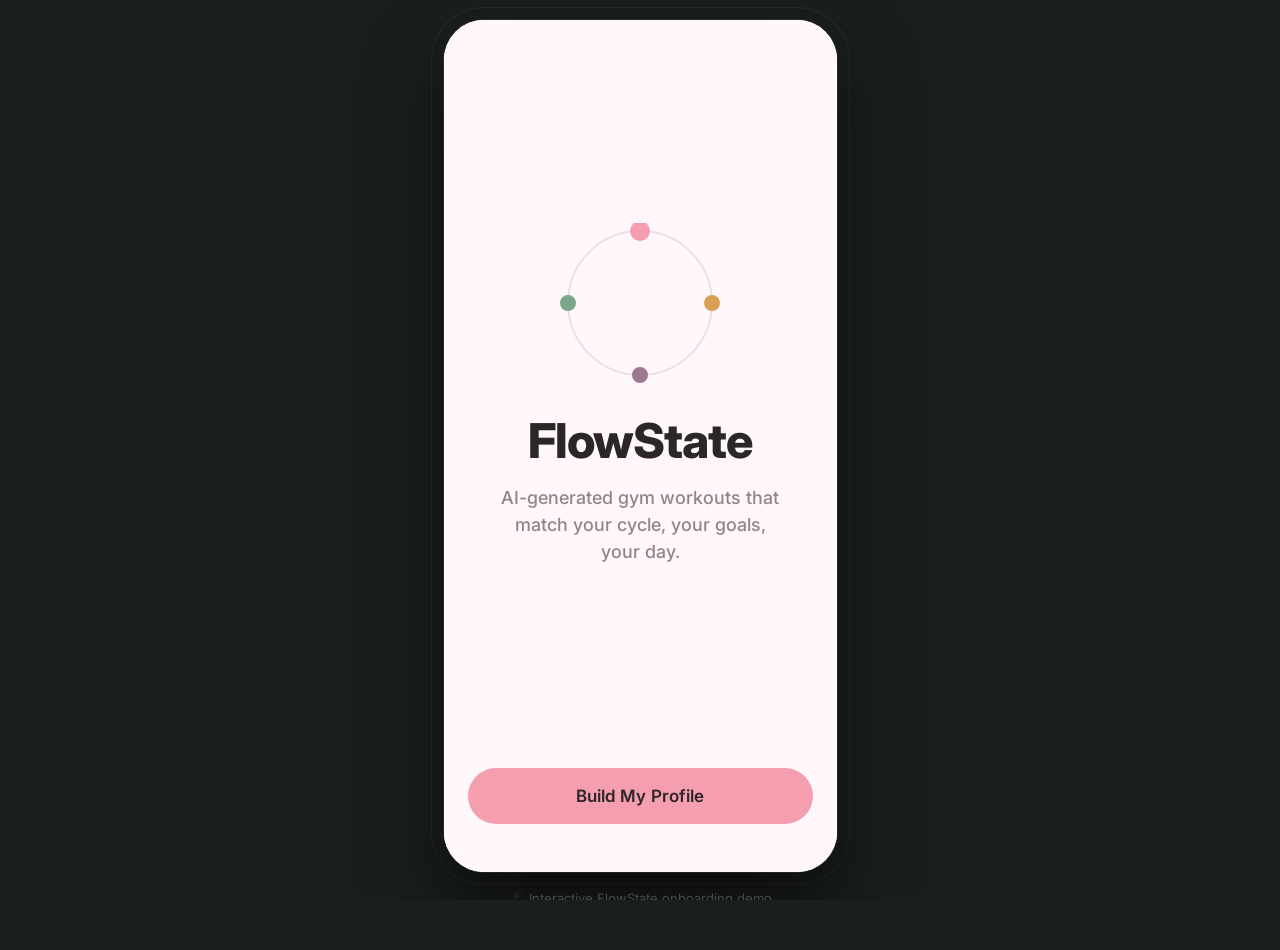
==== index.html @ 0411874e "FlowState web demo" ====
<!DOCTYPE html>
<html lang="en">
<head>
  <meta charset="UTF-8" />
  <meta name="viewport" content="width=device-width, initial-scale=1.0, viewport-fit=cover" />
  <title>FlowState — Train in sync with your body's state</title>
  <meta name="description" content="FlowState generates AI-powered gym workouts that adapt to your menstrual cycle phase, daily readiness, and training history. Try the interactive onboarding demo." />
  <meta property="og:title" content="FlowState — Cycle-Aware AI Gym Training" />
  <meta property="og:description" content="The first gym app that builds workouts around where you are in your cycle. Try the interactive onboarding." />
  <meta property="og:type" content="website" />
  <link rel="preconnect" href="https://fonts.googleapis.com" />
  <link rel="preconnect" href="https://fonts.gstatic.com" crossorigin />
  <link href="https://fonts.googleapis.com/css2?family=Inter:wght@400;500;600;700;800&family=Instrument+Serif:ital@1&display=swap" rel="stylesheet" />
  <link rel="stylesheet" href="style.css" />
</head>
<body>
  <div id="app">
    <div id="phone-frame">
      <div id="screen-container">
        <!-- Screens rendered by JS -->
      </div>
    </div>
    <div id="desktop-hint">
      <p>📱 Interactive FlowState onboarding demo</p>
      <p>Works on any device — Android, iPhone, desktop</p>
    </div>
  </div>
  <script src="app.js"></script>
</body>
</html>
---- style.css ----
/* ============================================================
   FlowState Web Demo — CSS Design System
   Clinical-Warm Sage palette from DESIGN.md
   ============================================================ */

:root {
  /* Brand */
  --primary:        #2D5447;
  --accent:         #F49EAF; /* matches actual app FSTheme.accent */
  --accent-end:     #FFEDC2;
  --accent-soft:    rgba(244, 158, 175, 0.15);
  --accent-warm:    #FFD54F;
  --lime:           #B4F43D;

  /* Surface */
  --surface:        #FFF7F9;
  --surface-raised: #FFFFFF;
  --surface-alt:    #F4EAEF;
  --card-high:      #F4EAEF;

  /* Text */
  --text-primary:   #2D2628;
  --text-secondary: #8E8689;
  --text-on-accent: #2D2628;

  /* Border */
  --border:         #EAE0E4;
  --border-strong:  #C9C0A8;

  /* Phase tokens */
  --phase-menstrual:  #B25148;
  --phase-follicular: #7BA68B;
  --phase-ovulatory:  #D9A055;
  --phase-luteal:     #9C7A8E;

  /* Semantic */
  --success: #4F7A5C;
  --warning: #C89B4A;
  --error:   #B25148;

  /* Motion */
  --motion-micro:  100ms;
  --motion-short:  250ms;
  --motion-medium: 350ms;
  --motion-long:   500ms;

  /* Spacing */
  --space-xs:  4px;
  --space-sm:  8px;
  --space-md:  16px;
  --space-lg:  24px;
  --space-xl:  32px;
  --space-2xl: 48px;
  --space-3xl: 64px;

  /* Radius */
  --radius-sm:   8px;
  --radius-md:   12px;
  --radius-lg:   16px;
  --radius-xl:   24px;
  --radius-full: 9999px;
}

*, *::before, *::after {
  box-sizing: border-box;
  margin: 0;
  padding: 0;
  -webkit-tap-highlight-color: transparent;
}

html, body {
  height: 100%;
  width: 100%;
  overflow: hidden;
  background: #1A1F1C;
  font-family: 'Inter', -apple-system, BlinkMacSystemFont, 'SF Pro Text', sans-serif;
  -webkit-font-smoothing: antialiased;
}

/* ============================================================
   App Shell & Phone Frame
   ============================================================ */

#app {
  display: flex;
  flex-direction: column;
  align-items: center;
  justify-content: center;
  min-height: 100vh;
  min-height: 100dvh;
  padding: 20px;
  gap: 16px;
}

#phone-frame {
  position: relative;
  width: 100%;
  max-width: 393px;
  height: calc(100vh - 40px);
  max-height: 852px;
  background: var(--surface);
  border-radius: 40px;
  overflow: hidden;
  box-shadow:
    0 0 0 1px rgba(255,255,255,0.08),
    0 40px 80px rgba(0,0,0,0.6),
    0 0 0 12px #1A1F1C,
    0 0 0 13px rgba(255,255,255,0.06);
}

/* On mobile — full screen */
@media (max-width: 500px) {
  #app { padding: 0; }
  #phone-frame {
    max-width: 100vw;
    height: 100vh;
    height: 100dvh;
    max-height: none;
    border-radius: 0;
    box-shadow: none;
  }
  #desktop-hint { display: none; }
}

#desktop-hint {
  text-align: center;
  color: rgba(255,255,255,0.4);
  font-size: 13px;
  line-height: 1.6;
}

/* ============================================================
   Screen Container & Transitions
   ============================================================ */

#screen-container {
  position: relative;
  width: 100%;
  height: 100%;
  overflow: hidden;
  background: var(--surface);
}

.screen {
  position: absolute;
  inset: 0;
  background: var(--surface);
  display: flex;
  flex-direction: column;
  padding: env(safe-area-inset-top, 0) 0 env(safe-area-inset-bottom, 0);
  overflow: hidden;
}

.screen.entering-right {
  animation: slideInRight var(--motion-medium) ease-out forwards;
}
.screen.entering-left {
  animation: slideInLeft var(--motion-medium) ease-out forwards;
}
.screen.exiting-right {
  animation: slideOutRight var(--motion-medium) ease-out forwards;
}
.screen.exiting-left {
  animation: slideOutLeft var(--motion-medium) ease-out forwards;
}

@keyframes slideInRight {
  from { transform: translateX(100%); opacity: 0.6; }
  to   { transform: translateX(0);    opacity: 1; }
}
@keyframes slideInLeft {
  from { transform: translateX(-100%); opacity: 0.6; }
  to   { transform: translateX(0);     opacity: 1; }
}
@keyframes slideOutRight {
  from { transform: translateX(0);    opacity: 1; }
  to   { transform: translateX(100%); opacity: 0; }
}
@keyframes slideOutLeft {
  from { transform: translateX(0);     opacity: 1; }
  to   { transform: translateX(-100%); opacity: 0; }
}

/* ============================================================
   Progress Chrome
   ============================================================ */

.top-chrome {
  display: flex;
  align-items: center;
  gap: 8px;
  padding: 56px 16px 0;
  position: absolute;
  top: 0;
  left: 0;
  right: 0;
  z-index: 10;
}

.back-btn {
  width: 44px;
  height: 44px;
  display: flex;
  align-items: center;
  justify-content: center;
  flex-shrink: 0;
  background: none;
  border: none;
  cursor: pointer;
  color: var(--text-secondary);
  font-size: 20px;
  border-radius: 50%;
  transition: opacity var(--motion-micro) ease-out, transform var(--motion-short) ease-out;
}
.back-btn:active { transform: scale(0.92); opacity: 0.7; }

.progress-bar-wrap {
  flex: 1;
  height: 4px;
  background: var(--card-high);
  border-radius: var(--radius-full);
  overflow: hidden;
  margin-right: 16px;
}

.progress-bar-fill {
  height: 100%;
  background: linear-gradient(to right, var(--accent-end), var(--accent));
  border-radius: var(--radius-full);
  transition: width var(--motion-long) ease-in-out;
}

/* ============================================================
   Scroll Body
   ============================================================ */

.screen-body {
  flex: 1;
  overflow-y: auto;
  overflow-x: hidden;
  -webkit-overflow-scrolling: touch;
  padding: 0 var(--space-lg);
  display: flex;
  flex-direction: column;
}

.screen-body.has-chrome {
  padding-top: 110px;
}

/* ============================================================
   CTA Buttons
   ============================================================ */

.cta-footer {
  padding: 0 var(--space-lg) var(--space-2xl);
  flex-shrink: 0;
  background: var(--surface);
}

.cta-footer.gradient-fade {
  background: linear-gradient(to bottom, transparent, var(--surface) 40%);
  padding-top: 32px;
}

.btn-primary {
  width: 100%;
  height: 56px;
  background: var(--accent);
  color: var(--text-primary);
  font-family: inherit;
  font-size: 17px;
  font-weight: 600;
  border: none;
  border-radius: var(--radius-full);
  cursor: pointer;
  display: flex;
  align-items: center;
  justify-content: center;
  gap: 8px;
  transition: transform var(--motion-short) cubic-bezier(0.34, 1.56, 0.64, 1),
              opacity var(--motion-micro) ease-out;
  letter-spacing: 0.1px;
}
.btn-primary:active { transform: scale(0.96); }
.btn-primary:disabled {
  background: var(--surface-raised);
  color: var(--text-secondary);
  cursor: not-allowed;
  transform: none !important;
}

.btn-secondary {
  width: 100%;
  height: 48px;
  background: transparent;
  color: var(--text-secondary);
  font-family: inherit;
  font-size: 15px;
  font-weight: 500;
  border: none;
  cursor: pointer;
  border-radius: var(--radius-full);
  transition: opacity var(--motion-micro) ease-out;
  margin-top: 8px;
}
.btn-secondary:active { opacity: 0.7; }

/* ============================================================
   Option Cards
   ============================================================ */

.option-card {
  display: flex;
  align-items: center;
  gap: 12px;
  padding: 18px;
  background: var(--surface-raised);
  border: 1.5px solid transparent;
  border-radius: 20px;
  cursor: pointer;
  width: 100%;
  text-align: left;
  font-family: inherit;
  transition: background var(--motion-short) ease-out,
              border-color var(--motion-short) ease-out,
              transform var(--motion-short) cubic-bezier(0.34, 1.56, 0.64, 1);
  margin-bottom: 12px;
}

.option-card:active { transform: scale(0.97); }

.option-card.selected {
  background: var(--accent-soft);
  border-color: var(--accent);
}

.option-card-emoji {
  font-size: 20px;
  flex-shrink: 0;
  line-height: 1;
}

.option-card-text {
  flex: 1;
}

.option-card-label {
  font-size: 17px;
  font-weight: 600;
  color: var(--text-primary);
  line-height: 1.2;
}

.option-card-sub {
  font-size: 13px;
  color: var(--text-secondary);
  margin-top: 2px;
}

.option-card-check {
  width: 22px;
  height: 22px;
  border-radius: 50%;
  border: 1.5px solid var(--border);
  flex-shrink: 0;
  display: flex;
  align-items: center;
  justify-content: center;
  transition: all var(--motion-short) ease-out;
  font-size: 12px;
  color: transparent;
}

.option-card.selected .option-card-check {
  background: var(--accent);
  border-color: var(--accent);
  color: var(--text-primary);
}

/* ============================================================
   Typography helpers
   ============================================================ */

.screen-title {
  font-size: 30px;
  font-weight: 700;
  color: var(--text-primary);
  line-height: 1.2;
  letter-spacing: -0.3px;
  margin-bottom: 10px;
}

.screen-subtitle {
  font-size: 16px;
  font-weight: 400;
  color: var(--text-secondary);
  line-height: 1.5;
  margin-bottom: 32px;
}

.screen-label {
  font-size: 13px;
  font-weight: 600;
  color: var(--text-secondary);
  letter-spacing: 0.8px;
  text-transform: uppercase;
  margin-bottom: 8px;
}

.phase-label {
  font-family: 'Instrument Serif', serif;
  font-style: italic;
  font-size: 18px;
  color: var(--phase-follicular);
}

/* ============================================================
   Text Input
   ============================================================ */

.text-input {
  width: 100%;
  height: 58px;
  background: var(--surface-raised);
  border: 1.5px solid var(--border);
  border-radius: var(--radius-md);
  padding: 0 16px;
  font-family: inherit;
  font-size: 17px;
  font-weight: 500;
  color: var(--text-primary);
  outline: none;
  transition: border-color var(--motion-short) ease-out;
  -webkit-appearance: none;
}
.text-input::placeholder { color: var(--text-secondary); }
.text-input:focus { border-color: var(--accent); }

/* ============================================================
   Number Stepper
   ============================================================ */

.number-stepper {
  display: flex;
  align-items: center;
  justify-content: center;
  gap: 32px;
  padding: 32px 0;
}

.stepper-btn {
  width: 52px;
  height: 52px;
  border-radius: 50%;
  background: var(--surface-alt);
  border: 1.5px solid var(--border);
  font-size: 24px;
  font-weight: 600;
  color: var(--text-primary);
  cursor: pointer;
  display: flex;
  align-items: center;
  justify-content: center;
  transition: transform var(--motion-short) cubic-bezier(0.34, 1.56, 0.64, 1),
              background var(--motion-micro) ease-out;
  font-family: inherit;
}
.stepper-btn:active { transform: scale(0.92); background: var(--border); }

.stepper-value {
  font-size: 56px;
  font-weight: 700;
  color: var(--text-primary);
  min-width: 100px;
  text-align: center;
  letter-spacing: -1px;
  font-variant-numeric: tabular-nums;
}

.stepper-unit {
  font-size: 16px;
  font-weight: 500;
  color: var(--text-secondary);
  text-align: center;
}

/* ============================================================
   Date Picker
   ============================================================ */

.date-input {
  width: 100%;
  height: 58px;
  background: var(--surface-raised);
  border: 1.5px solid var(--border);
  border-radius: var(--radius-md);
  padding: 0 16px;
  font-family: inherit;
  font-size: 17px;
  font-weight: 500;
  color: var(--text-primary);
  outline: none;
  -webkit-appearance: none;
  appearance: none;
  cursor: pointer;
  transition: border-color var(--motion-short) ease-out;
}
.date-input:focus { border-color: var(--accent); }

/* ============================================================
   Slide Indicators (Feature Slides)
   ============================================================ */

.slide-dots {
  display: flex;
  align-items: center;
  justify-content: center;
  gap: 6px;
  padding: 16px 0;
}

.slide-dot {
  height: 8px;
  border-radius: var(--radius-full);
  background: var(--card-high);
  transition: all var(--motion-medium) cubic-bezier(0.34, 1.56, 0.64, 1);
}
.slide-dot.active {
  width: 16px;
  background: var(--accent);
}
.slide-dot:not(.active) { width: 8px; }

/* ============================================================
   Feature Icon
   ============================================================ */

.feature-icon-wrap {
  width: 260px;
  height: 260px;
  display: flex;
  align-items: center;
  justify-content: center;
  background: radial-gradient(circle, var(--accent-soft) 0%, transparent 70%);
  border-radius: 32px;
  margin: 0 auto;
  font-size: 80px;
  position: relative;
}

/* ============================================================
   Plan Generation Progress
   ============================================================ */

.gen-percent {
  font-size: 72px;
  font-weight: 700;
  text-align: center;
  background: linear-gradient(135deg, var(--accent), var(--accent-end));
  -webkit-background-clip: text;
  -webkit-text-fill-color: transparent;
  background-clip: text;
  font-variant-numeric: tabular-nums;
  line-height: 1;
}

.gen-progress-bar {
  height: 8px;
  background: var(--card-high);
  border-radius: var(--radius-full);
  overflow: hidden;
  margin: 12px 40px;
}

.gen-progress-fill {
  height: 100%;
  background: linear-gradient(to right, var(--accent-end), var(--accent));
  border-radius: var(--radius-full);
  width: 0%;
  transition: width 8s ease-in-out;
  box-shadow: 0 0 12px rgba(244, 158, 175, 0.4);
}

.gen-steps-card {
  margin: 0 var(--space-lg);
  background: var(--surface-raised);
  border-radius: 20px;
  border: 0.5px solid rgba(234, 224, 228, 0.35);
  box-shadow: 0 6px 16px rgba(0,0,0,0.05);
  overflow: hidden;
}

.gen-step-row {
  display: flex;
  align-items: center;
  gap: 10px;
  padding: 12px 16px;
  transition: all var(--motion-short) ease-out;
}

.gen-step-row + .gen-step-row {
  border-top: 1px solid rgba(234, 224, 228, 0.35);
}

.gen-step-icon {
  width: 32px;
  height: 32px;
  border-radius: 50%;
  background: var(--card-high);
  display: flex;
  align-items: center;
  justify-content: center;
  font-size: 14px;
  flex-shrink: 0;
  transition: all var(--motion-short) ease-out;
}

.gen-step-row.done .gen-step-icon {
  background: rgba(244, 158, 175, 0.2);
}

.gen-step-label {
  flex: 1;
  font-size: 14px;
  font-weight: 600;
  color: var(--text-secondary);
  transition: color var(--motion-short) ease-out;
}
.gen-step-row.done .gen-step-label { color: var(--text-primary); }

.gen-step-check {
  font-size: 16px;
  color: var(--border);
  transition: all var(--motion-short) ease-out;
}
.gen-step-row.done .gen-step-check { color: var(--accent); }

/* ============================================================
   Social Proof
   ============================================================ */

.review-card {
  background: var(--surface-raised);
  border: 1px solid var(--border);
  border-radius: 20px;
  padding: 18px;
  margin-bottom: 14px;
  box-shadow: 0 4px 10px rgba(0,0,0,0.04);
  opacity: 0;
  transform: translateY(28px);
  transition: opacity var(--motion-long) ease-out, transform var(--motion-long) ease-out;
}
.review-card.visible {
  opacity: 1;
  transform: translateY(0);
}

.review-name {
  font-size: 15px;
  font-weight: 700;
  color: var(--text-primary);
  margin-bottom: 3px;
}

.review-stars {
  color: var(--accent-warm);
  font-size: 12px;
  margin-bottom: 10px;
}

.review-text {
  font-size: 14px;
  color: rgba(45, 38, 40, 0.85);
  line-height: 1.6;
}

.stats-row {
  display: flex;
  align-items: center;
  justify-content: center;
  gap: 8px;
  margin-bottom: 32px;
}

.laurel {
  font-size: 48px;
  opacity: 0;
  transform: scale(0.4);
  transition: all 0.55s cubic-bezier(0.34, 1.56, 0.64, 1) 0.35s;
  filter: sepia(1) saturate(2) hue-rotate(10deg);
}
.laurel.visible { opacity: 0.85; transform: scale(1); }

.big-stars {
  display: flex;
  gap: 6px;
  font-size: 28px;
}

.big-star {
  color: var(--accent-warm);
  opacity: 0;
  transform: scale(0.5);
  transition: all 0.3s cubic-bezier(0.34, 1.56, 0.64, 1);
  text-shadow: 0 0 12px rgba(255, 213, 79, 0.5);
}
.big-star.pop { opacity: 1; transform: scale(1); }
.people-count {
  font-size: 15px;
  font-weight: 500;
  color: var(--text-secondary);
  text-align: center;
  margin-bottom: 24px;
}

/* ============================================================
   Paywall
   ============================================================ */

.paywall-pill {
  display: inline-flex;
  align-items: center;
  gap: 6px;
  padding: 9px 16px;
  background: linear-gradient(135deg, var(--accent-end), var(--surface-raised));
  border: 1px solid rgba(244, 158, 175, 0.35);
  border-radius: var(--radius-full);
  font-size: 11px;
  font-weight: 700;
  letter-spacing: 1.1px;
  color: var(--text-primary);
  margin-bottom: 18px;
}

.plan-toggle {
  display: flex;
  gap: 12px;
  margin-bottom: 16px;
}

.plan-option {
  flex: 1;
  padding: 16px;
  background: var(--surface-raised);
  border: 1.5px solid var(--border);
  border-radius: 18px;
  cursor: pointer;
  text-align: left;
  font-family: inherit;
  transition: all var(--motion-short) ease-out;
  position: relative;
}
.plan-option.selected {
  background: rgba(244, 158, 175, 0.15);
  border-color: var(--accent);
  border-width: 2px;
  box-shadow: 0 5px 12px rgba(217, 138, 154, 0.16);
}

.plan-title {
  font-size: 14px;
  font-weight: 700;
  color: var(--text-secondary);
  margin-bottom: 4px;
}
.plan-option.selected .plan-title { color: var(--text-primary); }
.plan-price {
  font-size: 16px;
  font-weight: 700;
  color: var(--text-primary);
}

.plan-badge {
  position: absolute;
  top: -10px;
  right: 10px;
  display: flex;
  gap: 4px;
}

.badge {
  font-size: 9px;
  font-weight: 700;
  padding: 3px 7px;
  border-radius: var(--radius-full);
}
.badge-warm { background: var(--accent-end); color: var(--text-primary); }
.badge-accent { background: rgba(244, 158, 175, 0.88); color: var(--text-primary); }

.plan-check {
  position: absolute;
  right: 16px;
  top: 50%;
  transform: translateY(-50%);
  width: 26px;
  height: 26px;
  border-radius: 50%;
  border: 1.5px solid var(--border);
  display: flex;
  align-items: center;
  justify-content: center;
  font-size: 12px;
  font-weight: 700;
  color: transparent;
  transition: all var(--motion-short) ease-out;
}
.plan-option.selected .plan-check {
  background: var(--accent);
  border-color: var(--accent);
  color: var(--text-primary);
}

.btn-purchase {
  width: 100%;
  height: 58px;
  background: linear-gradient(135deg, var(--accent), var(--accent-end));
  color: var(--text-primary);
  font-family: inherit;
  font-size: 17px;
  font-weight: 700;
  border: none;
  border-radius: var(--radius-full);
  cursor: pointer;
  box-shadow: 0 7px 16px rgba(244, 158, 175, 0.28);
  transition: transform var(--motion-short) cubic-bezier(0.34, 1.56, 0.64, 1);
}
.btn-purchase:active { transform: scale(0.96); }

/* ============================================================
   Timeline (Paywall)
   ============================================================ */

.timeline-card {
  display: flex;
  gap: 14px;
  padding: 18px;
  background: var(--surface-raised);
  border: 1px solid var(--border);
  border-radius: 20px;
  box-shadow: 0 8px 16px rgba(217, 138, 154, 0.16);
  margin-bottom: 4px;
}

.timeline-icon-wrap {
  width: 50px;
  height: 50px;
  background: rgba(244, 158, 175, 0.18);
  border-radius: 14px;
  display: flex;
  align-items: center;
  justify-content: center;
  font-size: 22px;
  flex-shrink: 0;
}

.timeline-day {
  font-size: 14px;
  font-weight: 700;
  color: var(--accent);
  margin-bottom: 4px;
}
.timeline-title {
  font-size: 16px;
  font-weight: 700;
  color: var(--text-primary);
  margin-bottom: 4px;
}
.timeline-body {
  font-size: 13px;
  font-weight: 500;
  color: var(--text-secondary);
  line-height: 1.5;
}

/* ============================================================
   Welcome / Streak / Celebration Screens
   ============================================================ */

.welcome-logo {
  font-size: 48px;
  font-weight: 800;
  color: var(--text-primary);
  letter-spacing: -1px;
  text-align: center;
}

.cycle-ring {
  width: 160px;
  height: 160px;
  margin: 0 auto 24px;
  position: relative;
}

.cycle-ring svg { width: 100%; height: 100%; }

.hero-emoji {
  font-size: 80px;
  text-align: center;
  line-height: 1;
  margin-bottom: 16px;
}

.confetti-dot {
  position: absolute;
  width: 8px;
  height: 8px;
  border-radius: 2px;
  animation: confettiFall 1.5s ease-out forwards;
}

@keyframes confettiFall {
  0%   { transform: translateY(0) rotate(0deg); opacity: 1; }
  100% { transform: translateY(200px) rotate(720deg); opacity: 0; }
}

/* ============================================================
   Transition Splash
   ============================================================ */

.splash-screen {
  background: linear-gradient(135deg, var(--surface), #FFF0F4);
  display: flex;
  flex-direction: column;
  align-items: center;
  justify-content: center;
  text-align: center;
  padding: var(--space-2xl) var(--space-lg);
}

/* ============================================================
   Fade-in utility
   ============================================================ */

.fade-in {
  opacity: 0;
  transform: translateY(18px);
  animation: fadeInUp var(--motion-medium) ease-out forwards;
}
.fade-in-d1 { animation-delay: 0.1s; }
.fade-in-d2 { animation-delay: 0.2s; }
.fade-in-d3 { animation-delay: 0.3s; }
.fade-in-d4 { animation-delay: 0.4s; }

@keyframes fadeInUp {
  to { opacity: 1; transform: translateY(0); }
}

/* ============================================================
   Roadmap
   ============================================================ */

.roadmap-phase {
  display: flex;
  gap: 12px;
  padding: 14px;
  background: var(--surface-raised);
  border-radius: var(--radius-lg);
  border: 1px solid var(--border);
  margin-bottom: 10px;
}

.phase-dot {
  width: 12px;
  height: 12px;
  border-radius: 50%;
  flex-shrink: 0;
  margin-top: 4px;
}

.roadmap-week {
  font-size: 12px;
  font-weight: 600;
  color: var(--text-secondary);
  text-transform: uppercase;
  letter-spacing: 0.6px;
  margin-bottom: 2px;
}

.roadmap-name {
  font-size: 15px;
  font-weight: 700;
  color: var(--text-primary);
  margin-bottom: 2px;
}

.roadmap-desc {
  font-size: 13px;
  color: var(--text-secondary);
}

/* ============================================================
   Checkbox
   ============================================================ */

.checkbox-row {
  display: flex;
  align-items: flex-start;
  gap: 12px;
  padding: 4px 0;
  margin-bottom: 16px;
}

.checkbox {
  width: 24px;
  height: 24px;
  border-radius: 6px;
  border: 1.5px solid var(--border);
  flex-shrink: 0;
  display: flex;
  align-items: center;
  justify-content: center;
  cursor: pointer;
  transition: all var(--motion-short) ease-out;
  background: var(--surface-raised);
  margin-top: 2px;
}
.checkbox.checked {
  background: var(--accent);
  border-color: var(--accent);
  color: var(--text-primary);
  font-size: 14px;
  font-weight: 700;
}

.checkbox-label {
  font-size: 15px;
  color: var(--text-primary);
  line-height: 1.5;
  cursor: pointer;
}

.link {
  color: var(--accent);
  text-decoration: underline;
  cursor: pointer;
}

/* ============================================================
   Streak Kickoff
   ============================================================ */

.streak-badge {
  width: 120px;
  height: 120px;
  background: linear-gradient(135deg, var(--accent), var(--accent-end));
  border-radius: 30px;
  display: flex;
  align-items: center;
  justify-content: center;
  font-size: 54px;
  margin: 0 auto 24px;
  box-shadow: 0 12px 32px rgba(244, 158, 175, 0.35);
  animation: popIn 0.5s cubic-bezier(0.34, 1.56, 0.64, 1) 0.2s both;
}

@keyframes popIn {
  from { opacity: 0; transform: scale(0.5); }
  to   { opacity: 1; transform: scale(1); }
}

.stat-chip {
  display: inline-flex;
  align-items: center;
  gap: 6px;
  padding: 8px 16px;
  background: var(--surface-raised);
  border: 1px solid var(--border);
  border-radius: var(--radius-full);
  font-size: 14px;
  font-weight: 600;
  color: var(--text-primary);
  margin: 4px;
}

/* ============================================================
   Notifications
   ============================================================ */

.notif-card {
  background: var(--surface-raised);
  border: 1px solid var(--border);
  border-radius: var(--radius-lg);
  padding: 16px;
  margin-bottom: 12px;
}

.notif-label {
  font-size: 13px;
  font-weight: 600;
  color: var(--text-secondary);
  text-transform: uppercase;
  letter-spacing: 0.6px;
  margin-bottom: 10px;
}

.notif-row {
  display: flex;
  align-items: center;
  justify-content: space-between;
  gap: 12px;
}

.notif-count-btn {
  width: 36px;
  height: 36px;
  border-radius: 50%;
  background: var(--surface-alt);
  border: 1px solid var(--border);
  font-size: 18px;
  cursor: pointer;
  display: flex;
  align-items: center;
  justify-content: center;
  transition: transform var(--motion-short) cubic-bezier(0.34, 1.56, 0.64, 1);
  font-family: inherit;
}
.notif-count-btn:active { transform: scale(0.9); }

.notif-count-val {
  font-size: 24px;
  font-weight: 700;
  color: var(--text-primary);
  min-width: 40px;
  text-align: center;
}

/* ============================================================
   Goal Synthesis
   ============================================================ */

.synthesis-highlight {
  font-size: 28px;
  font-weight: 700;
  color: var(--text-primary);
  line-height: 1.3;
  padding: 24px;
  background: var(--surface-raised);
  border-radius: var(--radius-xl);
  border: 1px solid var(--border);
  margin-bottom: 20px;
}

.synthesis-highlight em {
  font-style: normal;
  color: var(--accent);
}

.insight-row {
  display: flex;
  gap: 12px;
  align-items: flex-start;
  padding: 14px;
  background: var(--surface-raised);
  border: 1px solid var(--border);
  border-radius: var(--radius-md);
  margin-bottom: 10px;
}

.insight-icon {
  font-size: 22px;
  flex-shrink: 0;
}

.insight-text {
  font-size: 15px;
  font-weight: 500;
  color: var(--text-primary);
  line-height: 1.4;
}
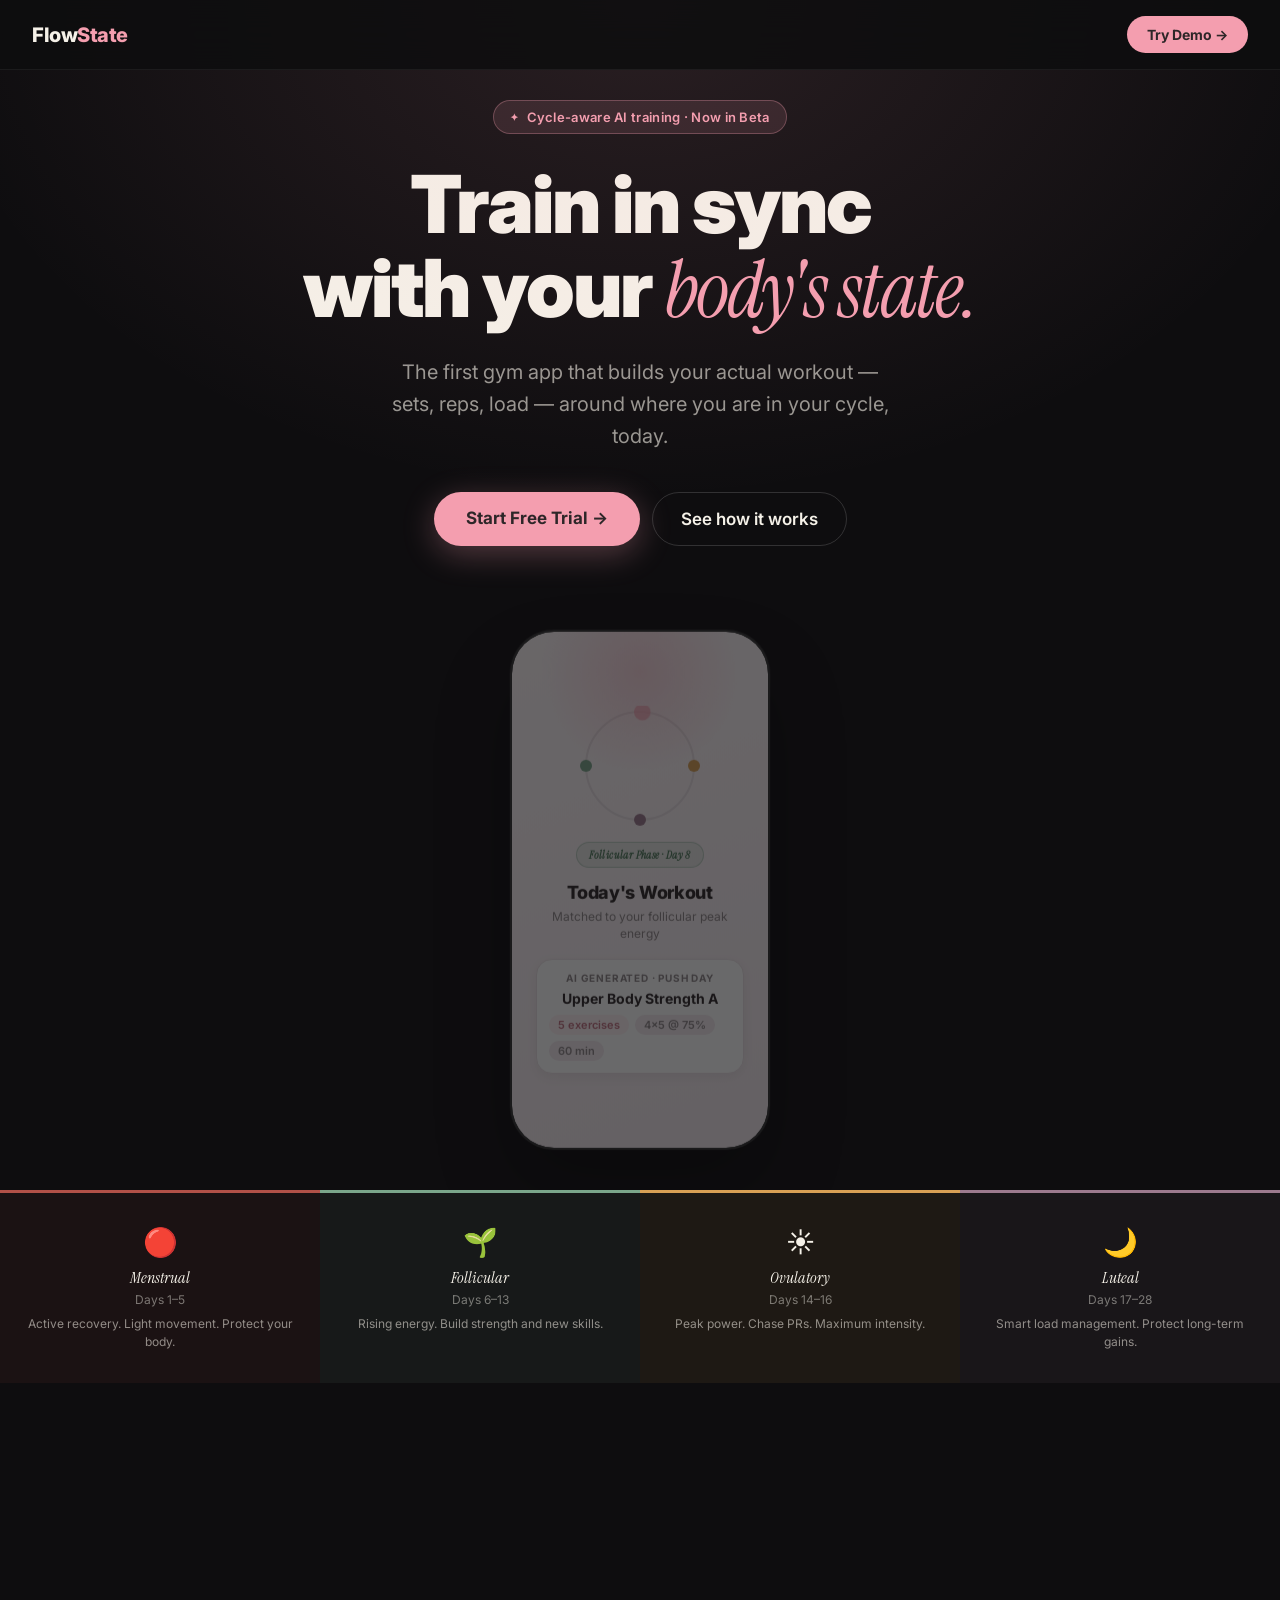
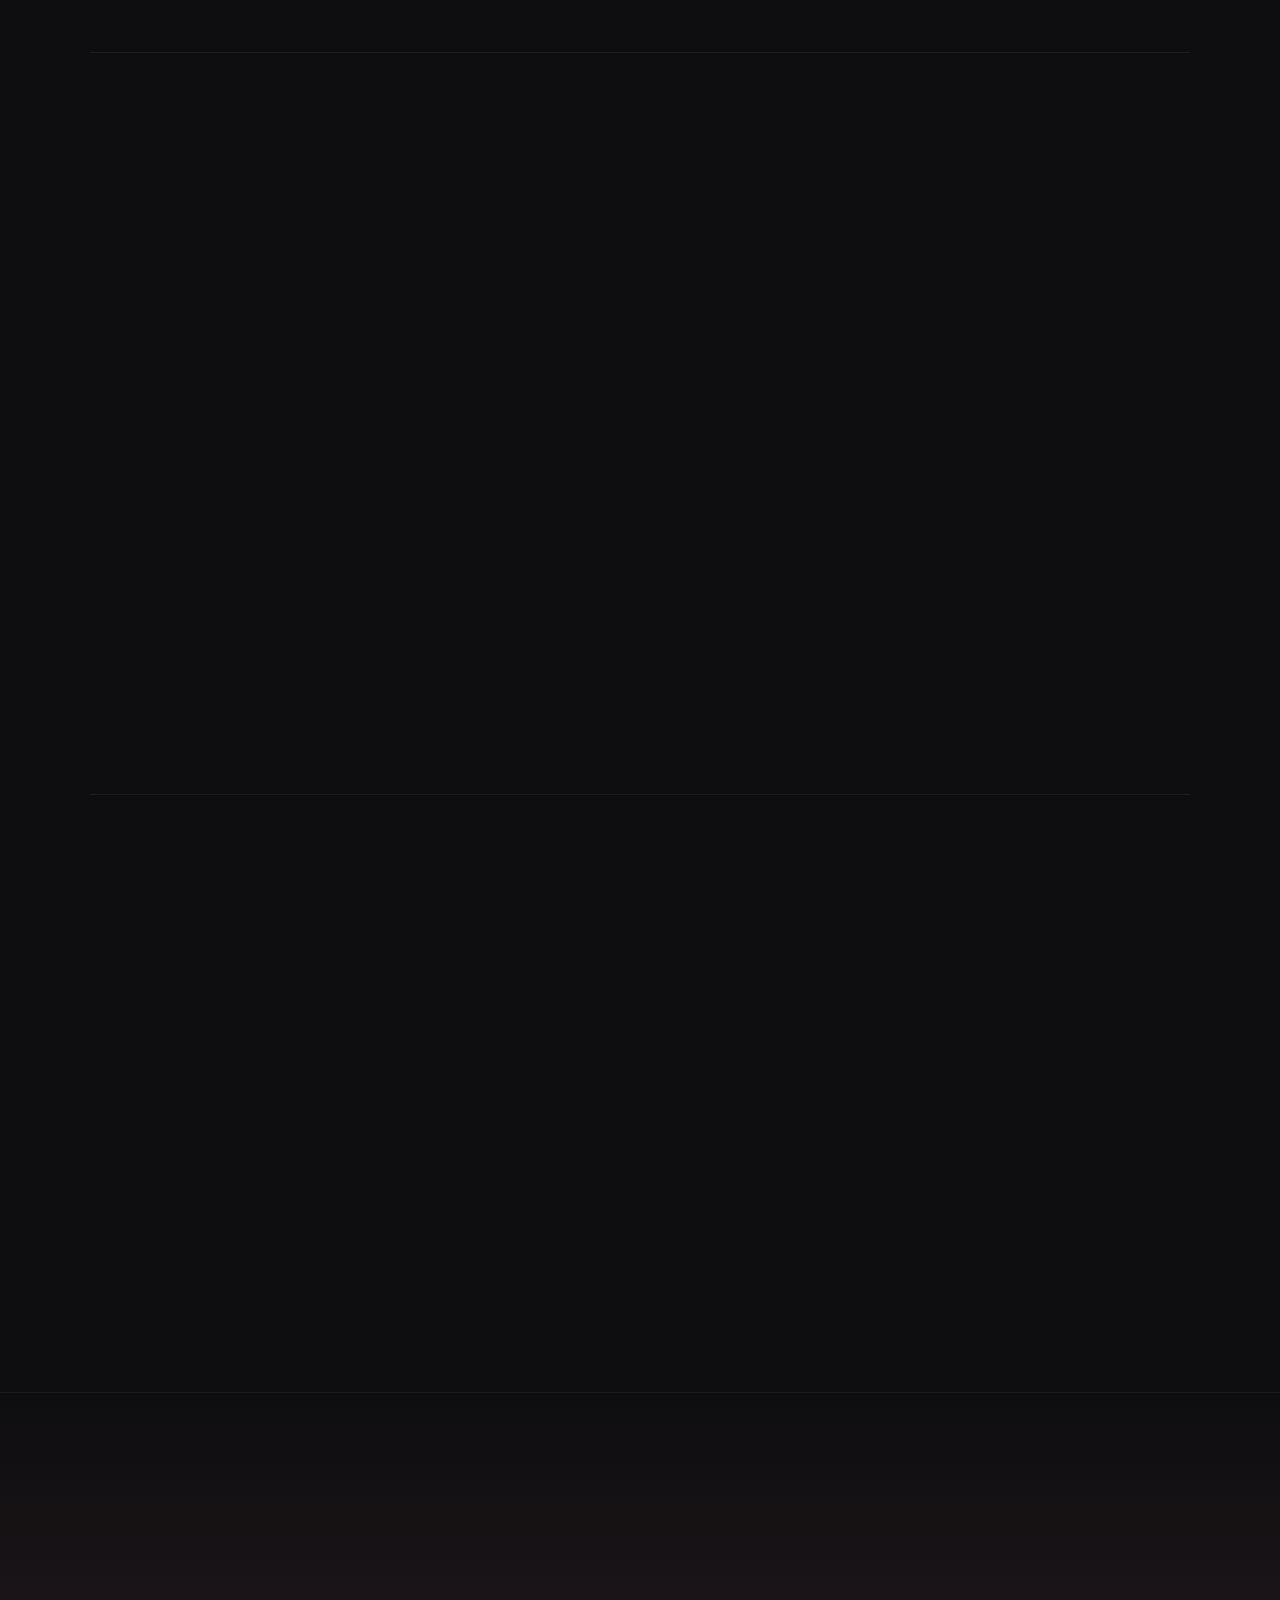
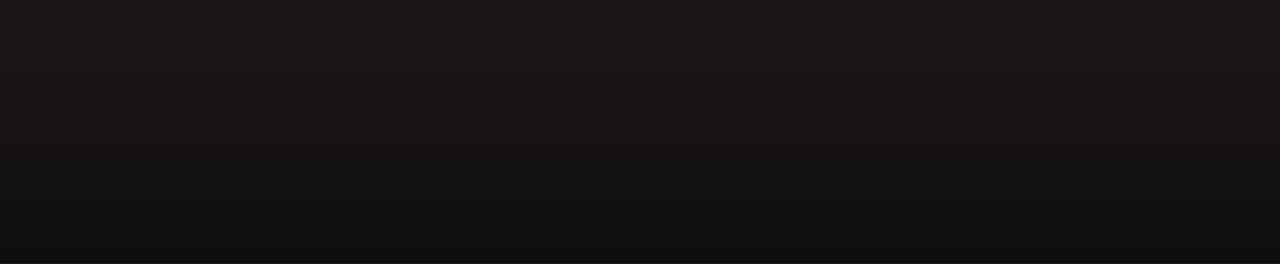
==== commit d108d030: "Add landing page, MVP home screen, connect onboarding flow end-to-end" ====
--- a/index.html
+++ b/index.html
@@ -2,29 +2,10 @@
 <html lang="en">
 <head>
   <meta charset="UTF-8" />
-  <meta name="viewport" content="width=device-width, initial-scale=1.0, viewport-fit=cover" />
-  <title>FlowState — Train in sync with your body's state</title>
-  <meta name="description" content="FlowState generates AI-powered gym workouts that adapt to your menstrual cycle phase, daily readiness, and training history. Try the interactive onboarding demo." />
-  <meta property="og:title" content="FlowState — Cycle-Aware AI Gym Training" />
-  <meta property="og:description" content="The first gym app that builds workouts around where you are in your cycle. Try the interactive onboarding." />
-  <meta property="og:type" content="website" />
-  <link rel="preconnect" href="https://fonts.googleapis.com" />
-  <link rel="preconnect" href="https://fonts.gstatic.com" crossorigin />
-  <link href="https://fonts.googleapis.com/css2?family=Inter:wght@400;500;600;700;800&family=Instrument+Serif:ital@1&display=swap" rel="stylesheet" />
-  <link rel="stylesheet" href="style.css" />
+  <meta http-equiv="refresh" content="0; url=landing.html" />
+  <title>FlowState — Redirecting...</title>
 </head>
 <body>
-  <div id="app">
-    <div id="phone-frame">
-      <div id="screen-container">
-        <!-- Screens rendered by JS -->
-      </div>
-    </div>
-    <div id="desktop-hint">
-      <p>📱 Interactive FlowState onboarding demo</p>
-      <p>Works on any device — Android, iPhone, desktop</p>
-    </div>
-  </div>
-  <script src="app.js"></script>
+  <p>Redirecting to <a href="landing.html">landing.html</a>...</p>
 </body>
 </html>
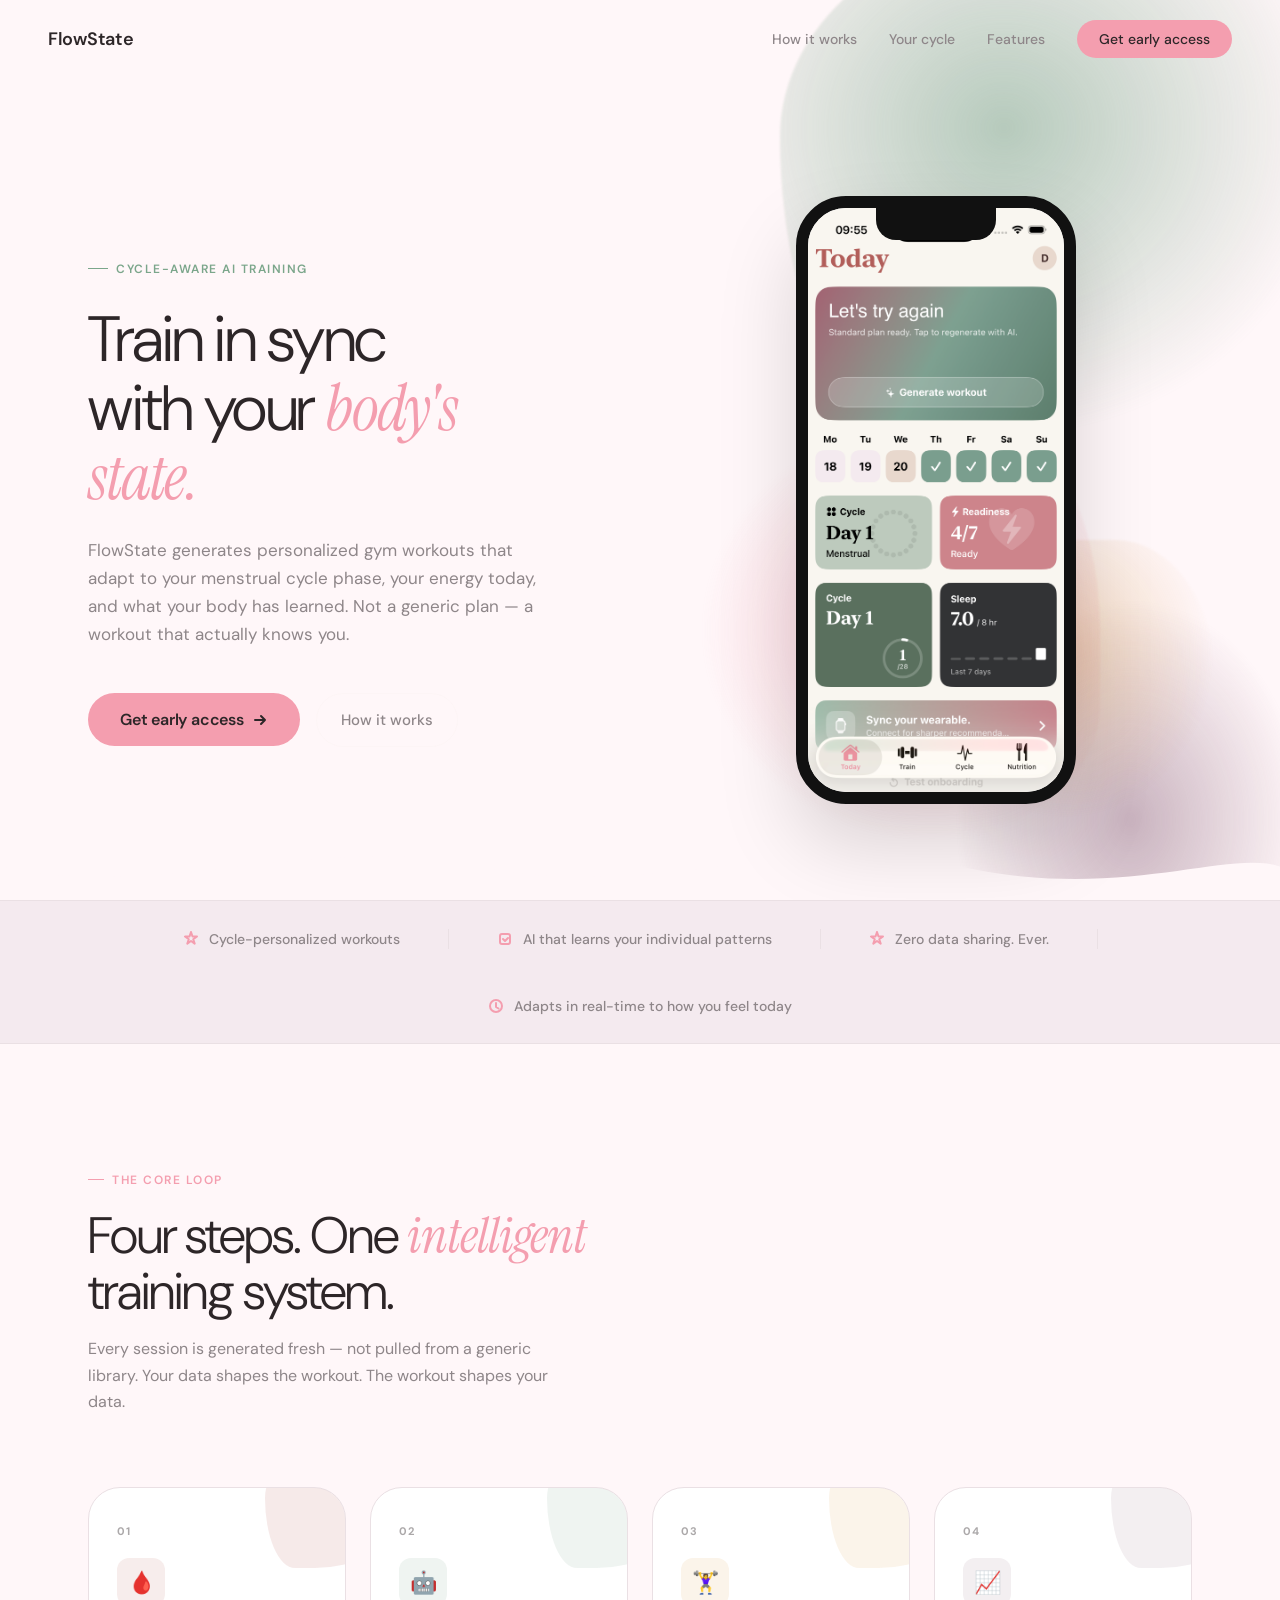
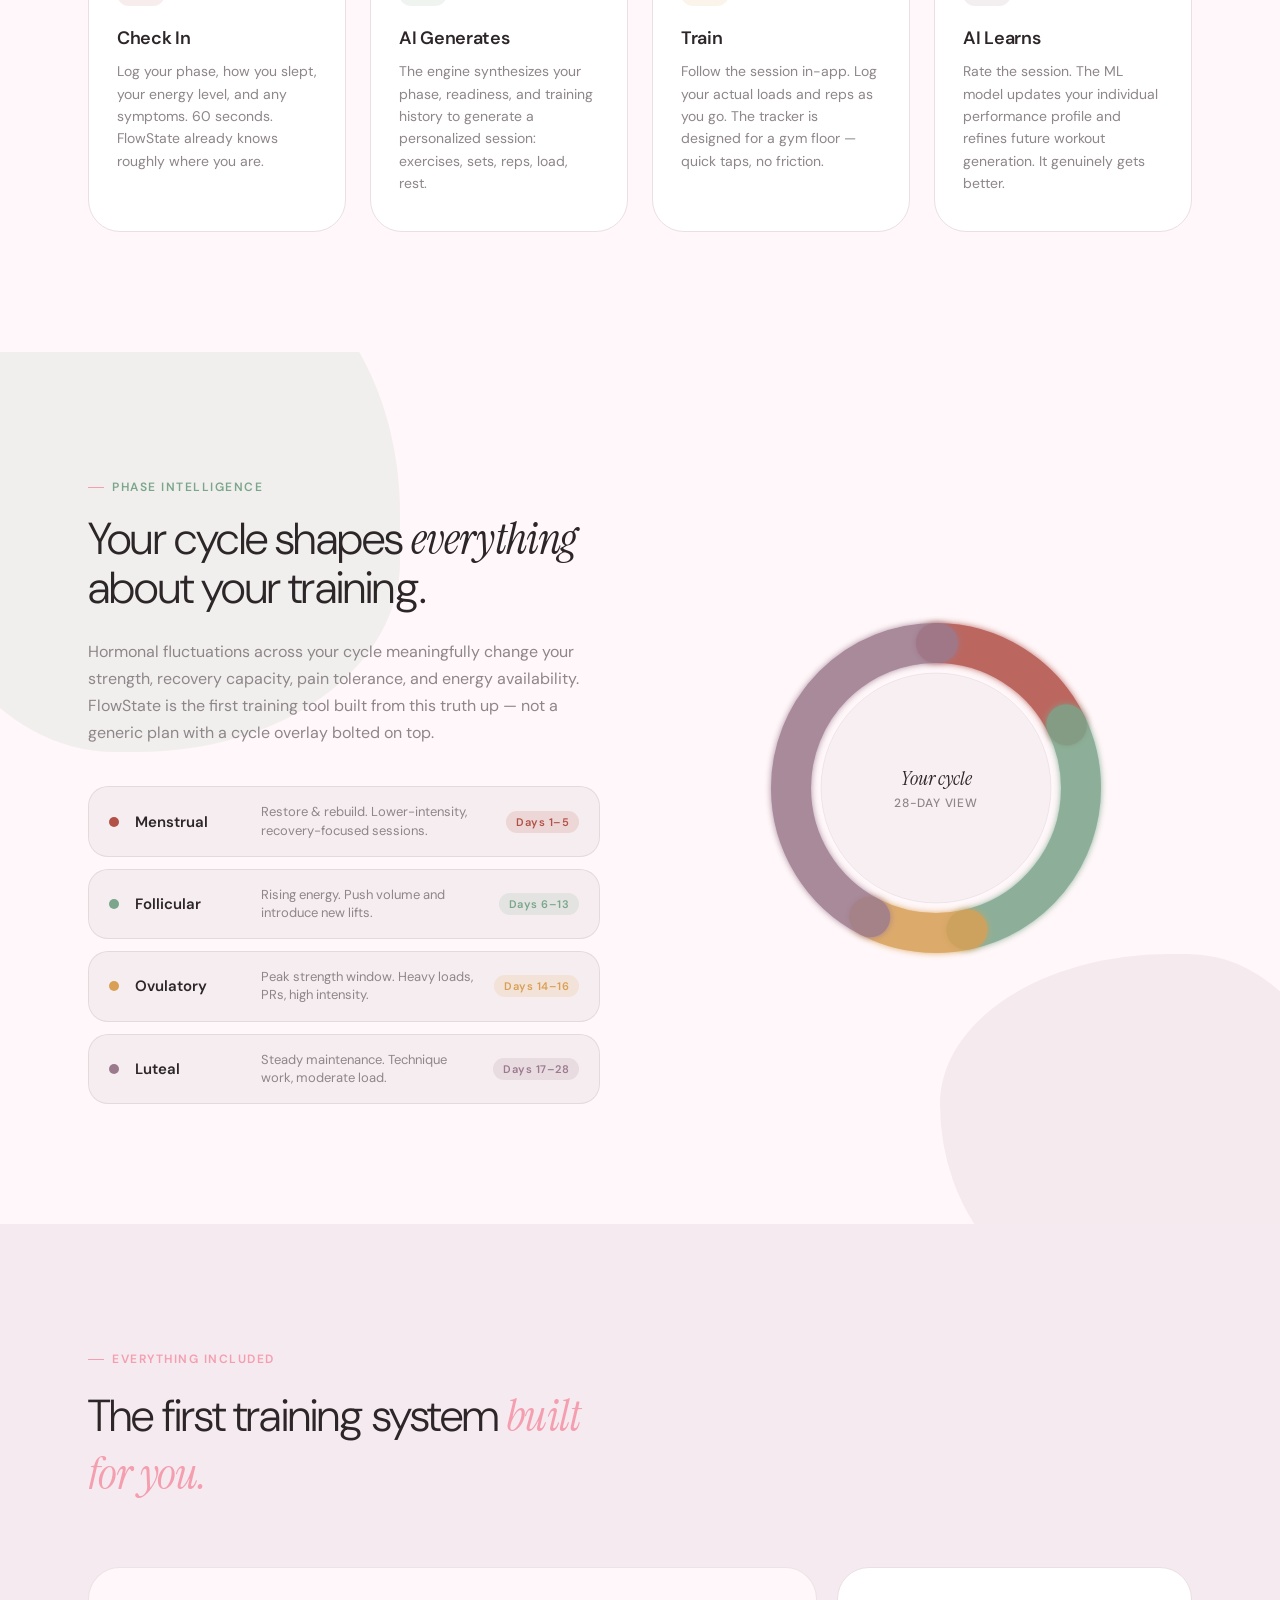
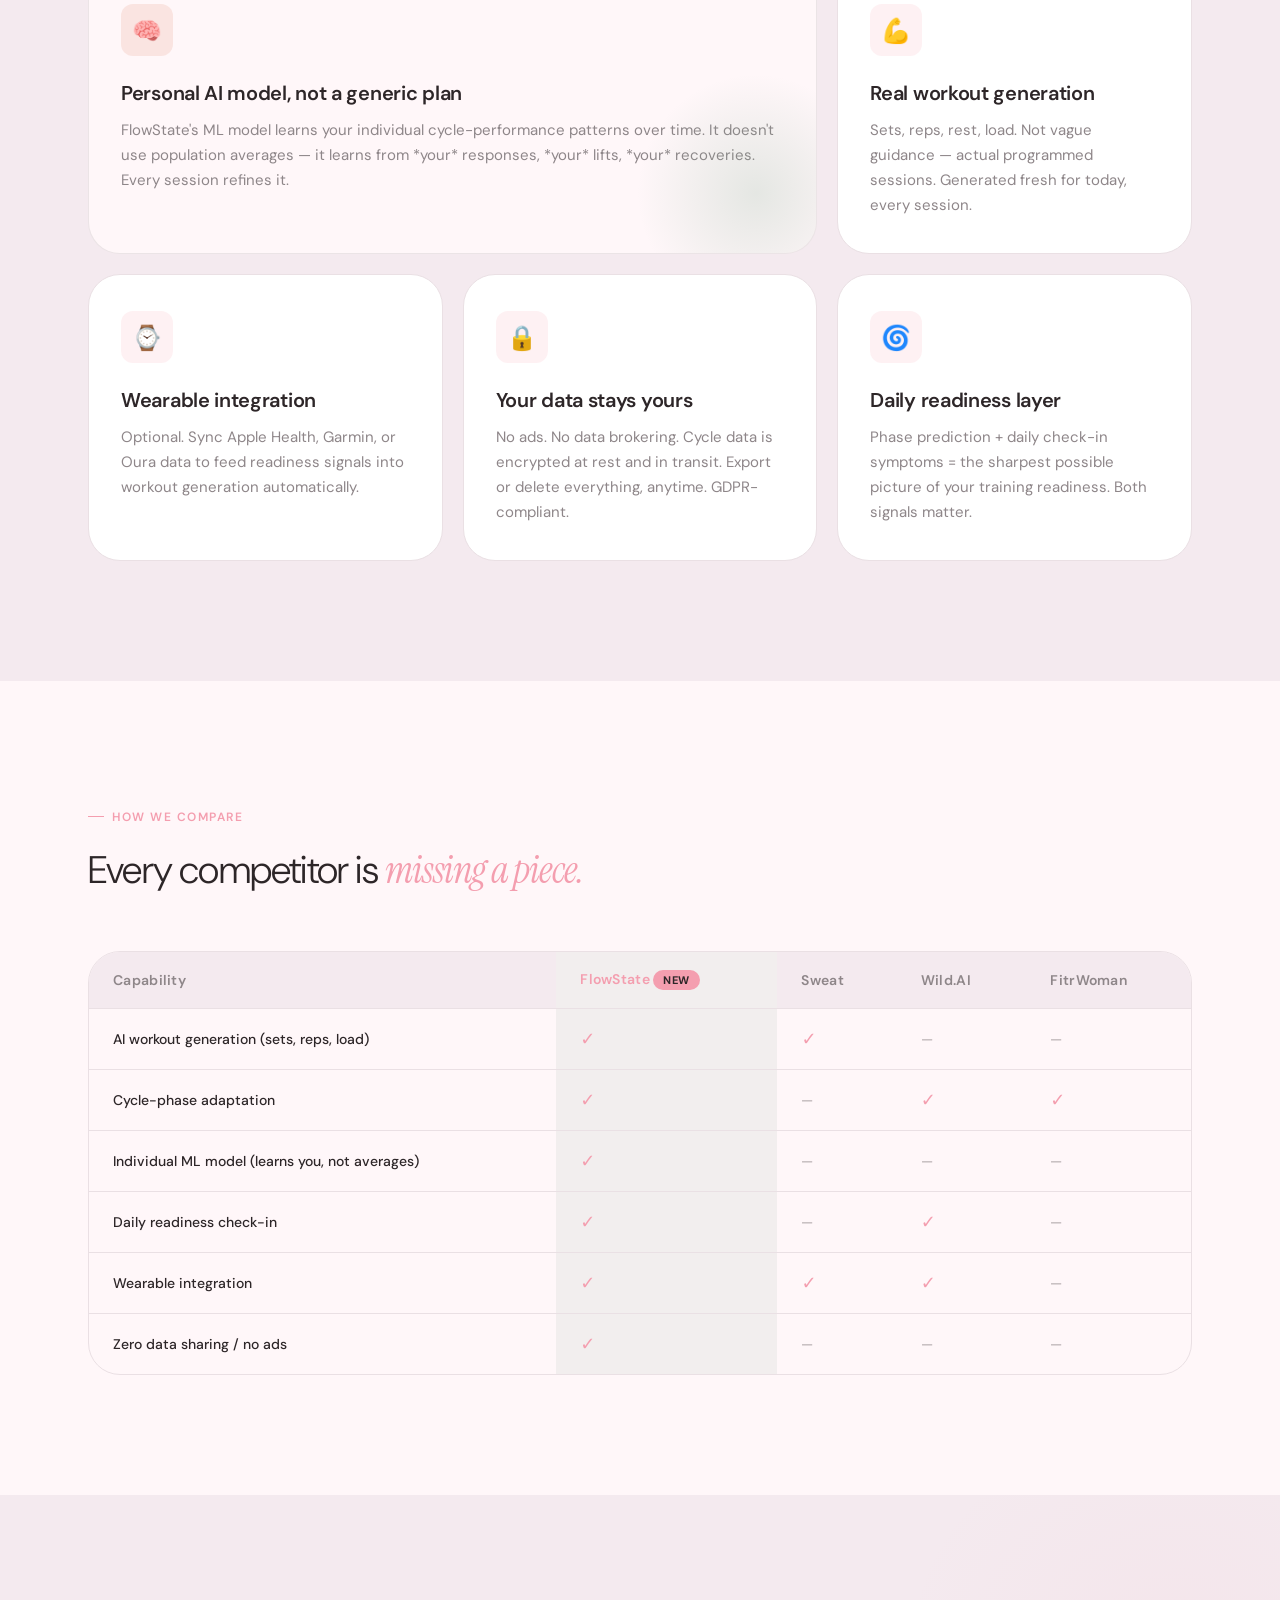
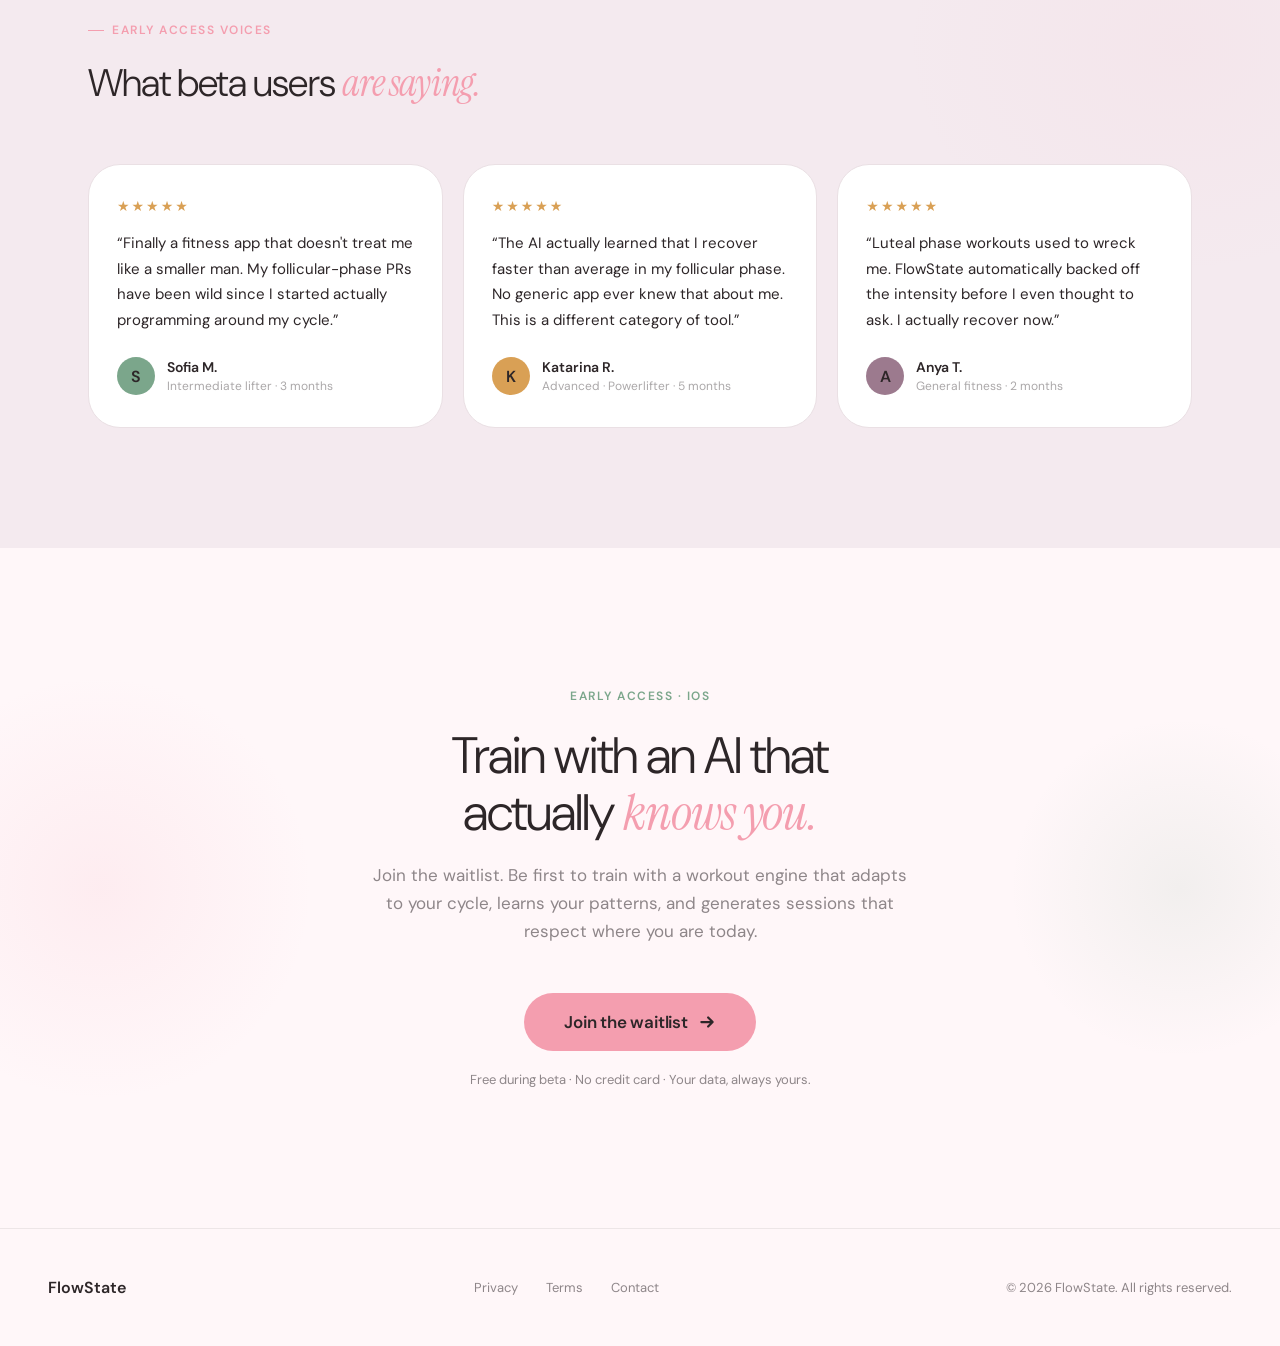
==== commit 9e654a7c: "Update landing page: set pink theme, resize phone, remove background pills, and set as index.html" ====
--- a/index.html
+++ b/index.html
@@ -2,10 +2,1488 @@
 <html lang="en">
 <head>
   <meta charset="UTF-8" />
-  <meta http-equiv="refresh" content="0; url=landing.html" />
-  <title>FlowState — Redirecting...</title>
+  <meta name="viewport" content="width=device-width, initial-scale=1.0" />
+  <title>FlowState — Train in sync with your body's state.</title>
+  <meta name="description" content="FlowState generates personalized gym workouts that adapt to your menstrual cycle phase, daily readiness, and training history. The first AI workout engine that actually knows you." />
+  <meta name="theme-color" content="#1A2E26" />
+
+  <!-- Fonts -->
+  <link rel="preconnect" href="https://fonts.googleapis.com" />
+  <link rel="preconnect" href="https://fonts.gstatic.com" crossorigin />
+  <link href="https://fonts.googleapis.com/css2?family=Instrument+Serif:ital@0;1&family=DM+Sans:ital,opsz,wght@0,9..40,300;0,9..40,400;0,9..40,500;0,9..40,600;1,9..40,300&display=swap" rel="stylesheet" />
+
+  <style>
+    /* ─── Design tokens (Clinical-Warm Sage) ─── */
+        :root {
+      --primary:        #F49EAF; /* soft pink accent */
+      --primary-dark:   #FFF7F9; /* soft white-pink app background */
+      --primary-mid:    #F4EAEF; /* recessed track */
+      --accent:         #F49EAF;
+      --accent-soft:    rgba(244, 158, 175, 0.15);
+      --surface:        #FFF7F9;
+      --surface-raised: #FFFFFF;
+      --surface-alt:    #F4EAEF;
+      --text-primary:   #2D2628;
+      --text-secondary: #8E8689;
+      --text-tertiary:  rgba(45, 38, 40, 0.4);
+      --text-on-dark:   #2D2628;
+      --text-on-dark-2: #8E8689;
+      --border:         #EAE0E4;
+
+      /* Cycle phases */
+      --phase-menstrual:  #B25148;
+      --phase-follicular: #7BA68B;
+      --phase-ovulatory:  #D9A055;
+      --phase-luteal:     #9C7A8E;
+
+      --radius-sm: 8px;
+      --radius-md: 12px;
+      --radius-lg: 20px;
+      --radius-xl: 32px;
+      --radius-full: 9999px;
+
+      --ease-out: cubic-bezier(0.22, 1, 0.36, 1);
+      --ease-inout: cubic-bezier(0.45, 0, 0.55, 1);
+    }
+
+    /* ─── Reset ─── */
+    *, *::before, *::after { box-sizing: border-box; margin: 0; padding: 0; }
+    html { scroll-behavior: smooth; -webkit-font-smoothing: antialiased; }
+    body {
+      font-family: 'DM Sans', system-ui, sans-serif;
+      background: var(--surface);
+      color: var(--text-primary);
+      overflow-x: hidden;
+    }
+
+    /* ─── Nav ─── */
+    nav {
+      position: fixed;
+      top: 0; left: 0; right: 0;
+      z-index: 100;
+      padding: 20px 48px;
+      display: flex;
+      align-items: center;
+      justify-content: space-between;
+      transition: background 0.4s var(--ease-out), backdrop-filter 0.4s;
+    }
+    nav.scrolled {
+      background: rgba(255, 247, 249, 0.88);
+      backdrop-filter: blur(20px);
+      -webkit-backdrop-filter: blur(20px);
+      border-bottom: 1px solid var(--border);
+    }
+    .nav-logo {
+      font-family: 'DM Sans', sans-serif;
+      font-size: 18px;
+      font-weight: 600;
+      color: var(--text-on-dark);
+      letter-spacing: -0.3px;
+      text-decoration: none;
+      transition: color 0.4s;
+    }
+    nav.scrolled .nav-logo { color: var(--text-primary); }
+    .nav-links { display: flex; gap: 32px; align-items: center; }
+    .nav-links a {
+      font-size: 14px;
+      font-weight: 500;
+      color: var(--text-on-dark-2);
+      text-decoration: none;
+      transition: color 0.3s;
+    }
+    nav.scrolled .nav-links a { color: var(--text-secondary); }
+    .nav-links a:hover { color: var(--accent); }
+    .nav-cta {
+      font-size: 14px;
+      font-weight: 600;
+      color: var(--text-primary) !important;
+      background: var(--accent);
+      padding: 10px 22px;
+      border-radius: var(--radius-full);
+      text-decoration: none;
+      transition: background 0.3s, transform 0.2s !important;
+    }
+    .nav-cta:hover { background: #C5674A !important; transform: scale(0.97); }
+    nav.scrolled .nav-cta { color: #fff !important; }
+
+    /* ─── Hero ─── */
+    #hero {
+      min-height: 100vh;
+      background: var(--primary-dark);
+      position: relative;
+      overflow: hidden;
+      display: flex;
+      align-items: center;
+    }
+
+    /* Animated SVG blob background */
+    .blob-container {
+      position: absolute;
+      inset: 0;
+      pointer-events: none;
+      overflow: hidden;
+    }
+    .blob {
+      position: absolute;
+      border-radius: 60% 40% 70% 30% / 50% 60% 40% 70%;
+      opacity: 0.55;
+      filter: blur(1px);
+      animation: blobMorph 12s ease-in-out infinite alternate;
+      will-change: border-radius, transform;
+    }
+    .blob-1 {
+      width: 560px; height: 520px;
+      background: radial-gradient(ellipse at 40% 40%, var(--phase-follicular), transparent 70%);
+      top: -80px; right: -60px;
+      animation-duration: 14s;
+      animation-delay: 0s;
+    }
+    .blob-2 {
+      width: 420px; height: 460px;
+      background: radial-gradient(ellipse at 60% 50%, var(--accent), transparent 65%);
+      bottom: 40px; right: 180px;
+      animation-duration: 11s;
+      animation-delay: -3s;
+    }
+    .blob-3 {
+      width: 380px; height: 400px;
+      background: radial-gradient(ellipse at 50% 60%, var(--phase-luteal), transparent 65%);
+      bottom: -80px; right: -40px;
+      animation-duration: 15s;
+      animation-delay: -6s;
+    }
+    .blob-4 {
+      width: 300px; height: 280px;
+      background: radial-gradient(ellipse at 50% 40%, var(--phase-ovulatory), transparent 70%);
+      top: 60%; right: 5%;
+      opacity: 0.35;
+      animation-duration: 9s;
+      animation-delay: -9s;
+    }
+    @keyframes blobMorph {
+      0%   { border-radius: 60% 40% 70% 30% / 50% 60% 40% 70%; transform: rotate(0deg) scale(1); }
+      33%  { border-radius: 40% 60% 30% 70% / 60% 40% 70% 50%; transform: rotate(4deg) scale(1.04); }
+      66%  { border-radius: 70% 30% 60% 40% / 40% 70% 50% 60%; transform: rotate(-3deg) scale(0.97); }
+      100% { border-radius: 50% 50% 40% 60% / 55% 45% 65% 35%; transform: rotate(2deg) scale(1.02); }
+    }
+
+    /* Organic separator at bottom of hero */
+    .hero-wave {
+      position: absolute;
+      bottom: -2px; left: 0; right: 0;
+      pointer-events: none;
+    }
+
+    .hero-content {
+      position: relative;
+      z-index: 2;
+      max-width: 1200px;
+      margin: 0 auto;
+      padding: 0 48px;
+      display: grid;
+      grid-template-columns: 1fr 1fr;
+      gap: 80px;
+      align-items: center;
+      padding-top: 100px;
+    }
+
+    .hero-text { }
+    .hero-eyebrow {
+      display: inline-flex;
+      align-items: center;
+      gap: 8px;
+      font-size: 12px;
+      font-weight: 600;
+      letter-spacing: 1.5px;
+      text-transform: uppercase;
+      color: var(--phase-follicular);
+      margin-bottom: 28px;
+    }
+    .hero-eyebrow::before {
+      content: '';
+      display: block;
+      width: 20px;
+      height: 1px;
+      background: var(--phase-follicular);
+    }
+    .hero-headline {
+      font-family: 'DM Sans', sans-serif;
+      font-size: clamp(40px, 5vw, 64px);
+      font-weight: 300;
+      line-height: 1.08;
+      letter-spacing: -1.5px;
+      color: var(--text-on-dark);
+      margin-bottom: 12px;
+    }
+    .hero-headline em {
+      font-family: 'Instrument Serif', Georgia, serif;
+      font-style: italic;
+      font-weight: 400;
+      color: var(--accent);
+    }
+    .hero-sub {
+      font-size: 17px;
+      font-weight: 400;
+      line-height: 1.65;
+      color: var(--text-on-dark-2);
+      max-width: 460px;
+      margin: 24px 0 44px;
+    }
+    .hero-actions { display: flex; gap: 16px; align-items: center; flex-wrap: wrap; }
+    .btn-primary {
+      display: inline-flex;
+      align-items: center;
+      gap: 8px;
+      padding: 16px 32px;
+      background: var(--accent);
+      color: var(--text-primary);
+      font-family: 'DM Sans', sans-serif;
+      font-size: 16px;
+      font-weight: 600;
+      border-radius: var(--radius-full);
+      text-decoration: none;
+      transition: transform 0.22s var(--ease-out), background 0.3s;
+      letter-spacing: -0.2px;
+    }
+    .btn-primary:hover { background: #C5674A; transform: scale(0.97); }
+    .btn-primary svg { transition: transform 0.2s; }
+    .btn-primary:hover svg { transform: translateX(3px); }
+    .btn-ghost {
+      display: inline-flex;
+      align-items: center;
+      gap: 8px;
+      padding: 16px 24px;
+      color: var(--text-on-dark-2);
+      font-size: 15px;
+      font-weight: 500;
+      text-decoration: none;
+      border-radius: var(--radius-full);
+      border: 1px solid rgba(245,241,232,0.2);
+      transition: color 0.2s, border-color 0.2s, transform 0.2s;
+    }
+    .btn-ghost:hover { color: var(--text-on-dark); border-color: rgba(245,241,232,0.4); transform: scale(0.97); }
+
+    /* Hero phone visual */
+    .hero-visual {
+      display: flex;
+      justify-content: center;
+      align-items: center;
+      position: relative;
+    }
+    .hero-phone {
+      flex-shrink: 0;
+      width: min(100%, 280px);
+      aspect-ratio: 1206 / 2622;
+      background: #fff;
+      border-radius: 50px;
+      border: 12px solid #111;
+      box-shadow:
+        0 40px 80px rgba(0,0,0,0.15),
+        inset 0 0 0 1px rgba(0,0,0,0.05);
+      position: relative;
+      overflow: hidden;
+      animation: floatPhone 6s ease-in-out infinite;
+    }
+    .phone-notch {
+      width: 120px;
+      height: 32px;
+      background: #111;
+      border-radius: 0 0 20px 20px;
+      position: absolute;
+      top: 0;
+      left: 50%;
+      transform: translateX(-50%);
+      z-index: 2;
+    }
+    .phone-screen {
+      width: 100%;
+      height: 100%;
+      background: #fff;
+      display: flex;
+      flex-direction: column;
+      align-items: center;
+      justify-content: center;
+      position: relative;
+    }
+    .phone-screen img {
+      display: block;
+      width: 100%;
+      height: 100%;
+      object-fit: cover;
+    }
+    @keyframes floatPhone {
+      0%, 100% { transform: translateY(0px) rotate(-1.5deg); }
+      50%       { transform: translateY(-14px) rotate(0.5deg); }
+    }
+    .hero-stat-pill {
+      position: absolute;
+      display: flex;
+      align-items: center;
+      gap: 10px;
+      padding: 12px 18px;
+      background: rgba(0,0,0,0.1);
+      backdrop-filter: blur(16px);
+      -webkit-backdrop-filter: blur(16px);
+      border: 1px solid rgba(0,0,0,0.15);
+      border-radius: var(--radius-full);
+      color: var(--text-on-dark);
+      font-size: 13px;
+      font-weight: 500;
+      white-space: nowrap;
+      animation: pillFloat 8s ease-in-out infinite;
+    }
+    .pill-1 { top: 15%; left: -40px; animation-delay: -2s; }
+    .pill-2 { bottom: 22%; left: -60px; animation-delay: -5s; }
+    .pill-3 { top: 30%; right: -50px; animation-delay: -1s; }
+    @keyframes pillFloat {
+      0%, 100% { transform: translateY(0px); }
+      50%       { transform: translateY(-8px); }
+    }
+    .pill-dot {
+      width: 8px; height: 8px;
+      border-radius: 50%;
+      flex-shrink: 0;
+    }
+
+    /* ─── Trust bar ─── */
+    #trust {
+      background: var(--surface-alt);
+      padding: 28px 0;
+      border-top: 1px solid var(--border);
+      border-bottom: 1px solid var(--border);
+    }
+    .trust-inner {
+      max-width: 1200px;
+      margin: 0 auto;
+      padding: 0 48px;
+      display: flex;
+      align-items: center;
+      gap: 48px;
+      justify-content: center;
+      flex-wrap: wrap;
+    }
+    .trust-item {
+      display: flex;
+      align-items: center;
+      gap: 10px;
+      color: var(--text-secondary);
+      font-size: 14px;
+      font-weight: 500;
+    }
+    .trust-item svg { color: var(--primary); }
+    .trust-divider { width: 1px; height: 20px; background: var(--border); }
+
+    /* ─── Section wrapper ─── */
+    .section {
+      max-width: 1200px;
+      margin: 0 auto;
+      padding: 0 48px;
+    }
+    .section-label {
+      display: inline-flex;
+      align-items: center;
+      gap: 8px;
+      font-size: 12px;
+      font-weight: 600;
+      letter-spacing: 1.5px;
+      text-transform: uppercase;
+      color: var(--accent);
+      margin-bottom: 20px;
+    }
+    .section-label::before {
+      content: '';
+      width: 16px; height: 1px;
+      background: var(--accent);
+    }
+
+    /* ─── How it works ─── */
+    #how {
+      padding: 120px 0;
+      background: var(--surface);
+      position: relative;
+    }
+    .how-header {
+      max-width: 1200px;
+      margin: 0 auto;
+      padding: 0 48px;
+      margin-bottom: 72px;
+    }
+    .how-headline {
+      font-family: 'DM Sans', sans-serif;
+      font-size: clamp(32px, 4vw, 52px);
+      font-weight: 300;
+      letter-spacing: -1px;
+      line-height: 1.1;
+      color: var(--text-primary);
+      max-width: 600px;
+    }
+    .how-headline em {
+      font-family: 'Instrument Serif', Georgia, serif;
+      font-style: italic;
+      font-weight: 400;
+      color: var(--primary);
+    }
+    .how-sub {
+      font-size: 16px;
+      color: var(--text-secondary);
+      line-height: 1.65;
+      max-width: 480px;
+      margin-top: 16px;
+    }
+
+    .steps-grid {
+      max-width: 1200px;
+      margin: 0 auto;
+      padding: 0 48px;
+      display: grid;
+      grid-template-columns: repeat(4, 1fr);
+      gap: 24px;
+    }
+    .step-card {
+      position: relative;
+      padding: 36px 28px;
+      background: var(--surface-raised);
+      border: 1px solid var(--border);
+      border-radius: var(--radius-xl);
+      overflow: hidden;
+      transition: transform 0.3s var(--ease-out), box-shadow 0.3s;
+    }
+    .step-card:hover {
+      transform: translateY(-6px);
+      box-shadow: 0 20px 60px rgba(45, 84, 71, 0.12);
+    }
+    /* Organic blob accent in each card */
+    .step-card::before {
+      content: '';
+      position: absolute;
+      top: -40px; right: -40px;
+      width: 120px; height: 120px;
+      border-radius: 60% 40% 70% 30% / 50% 60% 40% 70%;
+      opacity: 0.12;
+    }
+    .step-card:nth-child(1)::before { background: var(--phase-menstrual); }
+    .step-card:nth-child(2)::before { background: var(--phase-follicular); }
+    .step-card:nth-child(3)::before { background: var(--phase-ovulatory); }
+    .step-card:nth-child(4)::before { background: var(--phase-luteal); }
+
+    .step-number {
+      font-size: 11px;
+      font-weight: 700;
+      letter-spacing: 1.2px;
+      text-transform: uppercase;
+      color: var(--text-tertiary);
+      margin-bottom: 20px;
+    }
+    .step-icon {
+      width: 48px; height: 48px;
+      border-radius: var(--radius-md);
+      display: flex;
+      align-items: center;
+      justify-content: center;
+      font-size: 22px;
+      margin-bottom: 20px;
+    }
+    .step-card:nth-child(1) .step-icon { background: rgba(178,81,72,0.1); }
+    .step-card:nth-child(2) .step-icon { background: rgba(123,166,139,0.12); }
+    .step-card:nth-child(3) .step-icon { background: rgba(217,160,85,0.12); }
+    .step-card:nth-child(4) .step-icon { background: rgba(156,122,142,0.12); }
+    .step-title {
+      font-size: 18px;
+      font-weight: 600;
+      letter-spacing: -0.3px;
+      color: var(--text-primary);
+      margin-bottom: 10px;
+    }
+    .step-desc {
+      font-size: 14px;
+      line-height: 1.6;
+      color: var(--text-secondary);
+    }
+
+    /* ─── Cycle section ─── */
+    #cycle {
+      padding: 120px 0;
+      background: var(--primary-dark);
+      position: relative;
+      overflow: hidden;
+    }
+    .cycle-blob {
+      position: absolute;
+      border-radius: 60% 40% 55% 45% / 45% 55% 40% 60%;
+      opacity: 0.1;
+      pointer-events: none;
+    }
+    .cycle-blob-1 { width: 500px; height: 500px; background: var(--phase-follicular); top: -100px; left: -100px; }
+    .cycle-blob-2 { width: 400px; height: 350px; background: var(--phase-luteal); bottom: -80px; right: -60px; }
+
+    .cycle-inner {
+      max-width: 1200px;
+      margin: 0 auto;
+      padding: 0 48px;
+      display: grid;
+      grid-template-columns: 1fr 1fr;
+      gap: 80px;
+      align-items: center;
+    }
+    .cycle-text-side {}
+    .cycle-headline {
+      font-family: 'DM Sans', sans-serif;
+      font-size: clamp(30px, 3.5vw, 48px);
+      font-weight: 300;
+      letter-spacing: -0.8px;
+      line-height: 1.1;
+      color: var(--text-on-dark);
+      margin-bottom: 24px;
+    }
+    .cycle-headline em {
+      font-family: 'Instrument Serif', Georgia, serif;
+      font-style: italic;
+      font-weight: 400;
+    }
+    .cycle-body {
+      font-size: 16px;
+      line-height: 1.7;
+      color: var(--text-on-dark-2);
+      margin-bottom: 40px;
+    }
+
+    /* Phase pills */
+    .phase-pills { display: flex; flex-direction: column; gap: 12px; }
+    .phase-pill {
+      display: flex;
+      align-items: center;
+      gap: 16px;
+      padding: 16px 20px;
+      border-radius: var(--radius-lg);
+      border: 1px solid rgba(0,0,0,0.08);
+      background: rgba(0,0,0,0.04);
+      cursor: default;
+      transition: background 0.3s, border-color 0.3s, transform 0.3s var(--ease-out);
+    }
+    .phase-pill:hover {
+      background: rgba(0,0,0,0.08);
+      border-color: rgba(0,0,0,0.16);
+      transform: translateX(6px);
+    }
+    .phase-pill-dot {
+      width: 10px; height: 10px;
+      border-radius: 50%;
+      flex-shrink: 0;
+    }
+    .phase-pill-name {
+      font-size: 15px;
+      font-weight: 600;
+      color: var(--text-on-dark);
+      min-width: 110px;
+    }
+    .phase-pill-desc {
+      font-size: 13px;
+      color: var(--text-on-dark-2);
+      line-height: 1.4;
+    }
+    .phase-pill-tag {
+      margin-left: auto;
+      font-size: 11px;
+      font-weight: 600;
+      letter-spacing: 0.5px;
+      padding: 4px 10px;
+      border-radius: var(--radius-full);
+      flex-shrink: 0;
+    }
+
+    /* Cycle ring visual */
+    .cycle-visual-side {
+      display: flex;
+      align-items: center;
+      justify-content: center;
+      position: relative;
+    }
+    .cycle-ring-wrap {
+      position: relative;
+      width: 360px;
+      height: 360px;
+    }
+    .cycle-ring-wrap svg {
+      width: 100%;
+      height: 100%;
+      animation: rotateSlow 40s linear infinite;
+    }
+    @keyframes rotateSlow {
+      from { transform: rotate(0deg); }
+      to   { transform: rotate(360deg); }
+    }
+    .cycle-ring-center {
+      position: absolute;
+      inset: 0;
+      display: flex;
+      flex-direction: column;
+      align-items: center;
+      justify-content: center;
+      text-align: center;
+    }
+    .cycle-ring-label {
+      font-family: 'Instrument Serif', Georgia, serif;
+      font-style: italic;
+      font-size: 20px;
+      color: var(--text-on-dark);
+      line-height: 1.3;
+    }
+    .cycle-ring-sublabel {
+      font-size: 12px;
+      color: var(--text-on-dark-2);
+      margin-top: 4px;
+      font-weight: 500;
+      letter-spacing: 0.8px;
+      text-transform: uppercase;
+    }
+    /* Orbiting dots */
+    .orbit-dot {
+      position: absolute;
+      width: 10px; height: 10px;
+      border-radius: 50%;
+      top: 50%; left: 50%;
+      transform-origin: 0 0;
+    }
+
+    /* ─── Features ─── */
+    #features {
+      padding: 120px 0;
+      background: var(--surface-alt);
+    }
+    .features-header {
+      max-width: 1200px;
+      margin: 0 auto;
+      padding: 0 48px;
+      margin-bottom: 64px;
+    }
+    .features-headline {
+      font-family: 'DM Sans', sans-serif;
+      font-size: clamp(30px, 3.5vw, 48px);
+      font-weight: 300;
+      letter-spacing: -0.8px;
+      color: var(--text-primary);
+      max-width: 520px;
+    }
+    .features-headline em {
+      font-family: 'Instrument Serif', Georgia, serif;
+      font-style: italic;
+      color: var(--primary);
+    }
+
+    .features-grid {
+      max-width: 1200px;
+      margin: 0 auto;
+      padding: 0 48px;
+      display: grid;
+      grid-template-columns: repeat(3, 1fr);
+      gap: 20px;
+    }
+    .feature-card {
+      padding: 36px 32px;
+      background: var(--surface-raised);
+      border: 1px solid var(--border);
+      border-radius: var(--radius-xl);
+      position: relative;
+      overflow: hidden;
+      transition: transform 0.3s var(--ease-out), box-shadow 0.3s;
+    }
+    .feature-card.featured {
+      background: var(--primary-dark);
+      border-color: rgba(0,0,0,0.08);
+      grid-column: span 2;
+    }
+    .feature-card:hover {
+      transform: translateY(-4px);
+      box-shadow: 0 16px 48px rgba(45,84,71,0.1);
+    }
+    .feature-card.featured:hover {
+      box-shadow: 0 16px 48px rgba(0,0,0,0.3);
+    }
+    .feature-icon-wrap {
+      width: 52px; height: 52px;
+      border-radius: var(--radius-md);
+      display: flex; align-items: center; justify-content: center;
+      font-size: 24px;
+      margin-bottom: 24px;
+      background: var(--accent-soft);
+    }
+    .feature-card.featured .feature-icon-wrap { background: rgba(217,119,87,0.15); }
+    .feature-title {
+      font-size: 20px;
+      font-weight: 600;
+      letter-spacing: -0.3px;
+      color: var(--text-primary);
+      margin-bottom: 12px;
+    }
+    .feature-card.featured .feature-title { color: var(--text-on-dark); }
+    .feature-desc {
+      font-size: 15px;
+      line-height: 1.65;
+      color: var(--text-secondary);
+    }
+    .feature-card.featured .feature-desc { color: var(--text-on-dark-2); }
+
+    /* featured card blob */
+    .feature-card.featured::after {
+      content: '';
+      position: absolute;
+      bottom: -60px; right: -60px;
+      width: 240px; height: 240px;
+      border-radius: 60% 40% 50% 50% / 50% 50% 60% 40%;
+      background: radial-gradient(ellipse at 50% 50%, var(--phase-follicular), transparent 70%);
+      opacity: 0.2;
+      pointer-events: none;
+    }
+
+    /* ─── Comparison ─── */
+    #compare {
+      padding: 120px 0;
+      background: var(--surface);
+    }
+    .compare-inner {
+      max-width: 1200px;
+      margin: 0 auto;
+      padding: 0 48px;
+    }
+    .compare-headline {
+      font-family: 'DM Sans', sans-serif;
+      font-size: clamp(28px, 3vw, 44px);
+      font-weight: 300;
+      letter-spacing: -0.8px;
+      color: var(--text-primary);
+      max-width: 560px;
+      margin-bottom: 56px;
+    }
+    .compare-headline em {
+      font-family: 'Instrument Serif', Georgia, serif;
+      font-style: italic;
+      color: var(--primary);
+    }
+
+    .compare-table-wrap {
+      overflow-x: auto;
+      border-radius: var(--radius-xl);
+      border: 1px solid var(--border);
+    }
+    .compare-table {
+      width: 100%;
+      border-collapse: collapse;
+    }
+    .compare-table th, .compare-table td {
+      padding: 18px 24px;
+      text-align: left;
+      font-size: 14px;
+      border-bottom: 1px solid var(--border);
+    }
+    .compare-table th {
+      font-weight: 600;
+      background: var(--surface-alt);
+      color: var(--text-secondary);
+      letter-spacing: 0.3px;
+    }
+    .compare-table td { color: var(--text-primary); }
+    .compare-table td:first-child { font-weight: 500; }
+    .compare-table th.flowstate-col,
+    .compare-table td.flowstate-col {
+      background: rgba(45,84,71,0.06);
+      color: var(--primary);
+      font-weight: 600;
+    }
+    .compare-table th.flowstate-col { color: var(--primary); }
+    .compare-table tr:last-child td { border-bottom: none; }
+    .check { color: var(--primary); font-size: 18px; }
+    .cross { color: var(--text-tertiary); }
+    .badge-fs {
+      display: inline-flex;
+      align-items: center;
+      gap: 4px;
+      padding: 3px 10px;
+      background: var(--primary);
+      color: var(--text-primary);
+      font-size: 11px;
+      font-weight: 700;
+      border-radius: var(--radius-full);
+      letter-spacing: 0.5px;
+      text-transform: uppercase;
+    }
+
+    /* ─── Testimonials ─── */
+    #testimonials {
+      padding: 120px 0;
+      background: var(--surface-alt);
+      position: relative;
+      overflow: hidden;
+    }
+    .testimonials-blob {
+      position: absolute;
+      width: 600px; height: 500px;
+      border-radius: 50% 60% 40% 70% / 60% 40% 70% 50%;
+      background: radial-gradient(ellipse at 50% 50%, var(--primary), transparent 65%);
+      opacity: 0.06;
+      right: -200px; top: -100px;
+      pointer-events: none;
+    }
+    .testimonials-inner {
+      max-width: 1200px;
+      margin: 0 auto;
+      padding: 0 48px;
+    }
+    .testimonials-headline {
+      font-family: 'DM Sans', sans-serif;
+      font-size: clamp(28px, 3vw, 44px);
+      font-weight: 300;
+      letter-spacing: -0.8px;
+      color: var(--text-primary);
+      margin-bottom: 56px;
+      max-width: 480px;
+    }
+    .testimonials-headline em {
+      font-family: 'Instrument Serif', Georgia, serif;
+      font-style: italic;
+      color: var(--primary);
+    }
+    .testi-grid {
+      display: grid;
+      grid-template-columns: repeat(3, 1fr);
+      gap: 20px;
+    }
+    .testi-card {
+      background: var(--surface-raised);
+      border: 1px solid var(--border);
+      border-radius: var(--radius-xl);
+      padding: 32px 28px;
+      transition: transform 0.3s var(--ease-out);
+    }
+    .testi-card:hover { transform: translateY(-4px); }
+    .testi-stars { font-size: 14px; margin-bottom: 16px; color: var(--phase-ovulatory); letter-spacing: 2px; }
+    .testi-quote {
+      font-size: 15px;
+      line-height: 1.7;
+      color: var(--text-primary);
+      margin-bottom: 24px;
+      font-weight: 400;
+    }
+    .testi-quote::before { content: '\201C'; }
+    .testi-quote::after  { content: '\201D'; }
+    .testi-author {
+      display: flex;
+      align-items: center;
+      gap: 12px;
+    }
+    .testi-avatar {
+      width: 38px; height: 38px;
+      border-radius: 50%;
+      display: flex; align-items: center; justify-content: center;
+      font-size: 16px;
+      font-weight: 600;
+      color: var(--text-primary);
+    }
+    .testi-name { font-size: 14px; font-weight: 600; color: var(--text-primary); }
+    .testi-meta { font-size: 12px; color: var(--text-tertiary); margin-top: 2px; }
+
+    /* ─── CTA ─── */
+    #cta {
+      padding: 140px 0;
+      background: var(--primary-dark);
+      position: relative;
+      overflow: hidden;
+      text-align: center;
+    }
+    .cta-blob-l {
+      position: absolute;
+      width: 500px; height: 500px;
+      border-radius: 40% 60% 55% 45% / 55% 45% 60% 40%;
+      background: radial-gradient(ellipse, var(--accent), transparent 60%);
+      opacity: 0.12;
+      left: -150px; top: 50%;
+      transform: translateY(-50%);
+      pointer-events: none;
+    }
+    .cta-blob-r {
+      position: absolute;
+      width: 400px; height: 400px;
+      border-radius: 55% 45% 40% 60% / 45% 60% 40% 55%;
+      background: radial-gradient(ellipse, var(--phase-follicular), transparent 60%);
+      opacity: 0.1;
+      right: -100px; top: 50%;
+      transform: translateY(-50%);
+      pointer-events: none;
+    }
+    .cta-inner {
+      position: relative;
+      z-index: 2;
+      max-width: 640px;
+      margin: 0 auto;
+      padding: 0 48px;
+    }
+    .cta-eyebrow {
+      font-size: 12px;
+      font-weight: 600;
+      letter-spacing: 1.5px;
+      text-transform: uppercase;
+      color: var(--phase-follicular);
+      margin-bottom: 24px;
+    }
+    .cta-headline {
+      font-family: 'DM Sans', sans-serif;
+      font-size: clamp(32px, 4vw, 56px);
+      font-weight: 300;
+      letter-spacing: -1px;
+      line-height: 1.1;
+      color: var(--text-on-dark);
+      margin-bottom: 20px;
+    }
+    .cta-headline em {
+      font-family: 'Instrument Serif', Georgia, serif;
+      font-style: italic;
+      color: var(--accent);
+    }
+    .cta-sub {
+      font-size: 17px;
+      line-height: 1.65;
+      color: var(--text-on-dark-2);
+      margin-bottom: 48px;
+    }
+    .cta-actions { display: flex; gap: 16px; justify-content: center; flex-wrap: wrap; }
+    .btn-primary-lg {
+      display: inline-flex;
+      align-items: center;
+      gap: 10px;
+      padding: 18px 40px;
+      background: var(--accent);
+      color: var(--text-primary);
+      font-family: 'DM Sans', sans-serif;
+      font-size: 17px;
+      font-weight: 600;
+      border-radius: var(--radius-full);
+      text-decoration: none;
+      transition: background 0.3s, transform 0.2s;
+      letter-spacing: -0.2px;
+    }
+    .btn-primary-lg:hover { background: #C5674A; transform: scale(0.97); }
+    .cta-fine {
+      margin-top: 20px;
+      font-size: 13px;
+      color: var(--text-on-dark-2);
+    }
+
+    /* ─── Footer ─── */
+    footer {
+      background: var(--primary-dark);
+      border-top: 1px solid rgba(0,0,0,0.07);
+      padding: 48px;
+    }
+    .footer-inner {
+      max-width: 1200px;
+      margin: 0 auto;
+      display: flex;
+      align-items: center;
+      justify-content: space-between;
+      flex-wrap: wrap;
+      gap: 24px;
+    }
+    .footer-logo {
+      font-size: 16px;
+      font-weight: 600;
+      color: var(--text-on-dark);
+      text-decoration: none;
+    }
+    .footer-links { display: flex; gap: 28px; }
+    .footer-links a {
+      font-size: 13px;
+      color: var(--text-on-dark-2);
+      text-decoration: none;
+      transition: color 0.2s;
+    }
+    .footer-links a:hover { color: var(--text-on-dark); }
+    .footer-copy { font-size: 13px; color: var(--text-on-dark-2); }
+
+    /* ─── Scroll animations ─── */
+    .fade-up {
+      opacity: 0;
+      transform: translateY(32px);
+      transition: opacity 0.7s var(--ease-out), transform 0.7s var(--ease-out);
+    }
+    .fade-up.visible {
+      opacity: 1;
+      transform: translateY(0);
+    }
+    .fade-up-delay-1 { transition-delay: 0.1s; }
+    .fade-up-delay-2 { transition-delay: 0.2s; }
+    .fade-up-delay-3 { transition-delay: 0.3s; }
+    .fade-up-delay-4 { transition-delay: 0.4s; }
+
+    /* ─── Responsive ─── */
+    @media (max-width: 900px) {
+      nav { padding: 16px 24px; }
+      .nav-links { gap: 20px; }
+      .hero-content { grid-template-columns: 1fr; gap: 60px; padding: 0 24px; padding-top: 120px; }
+      .hero-visual { order: -1; }
+      .hero-phone {
+        width: min(82vw, 300px);
+        height: auto;
+        max-height: none;
+        border-width: 10px;
+        border-radius: 42px;
+      }
+      .phone-notch {
+        width: 96px;
+        height: 26px;
+        border-radius: 0 0 17px 17px;
+      }
+      .pill-1, .pill-2, .pill-3 { display: none; }
+      .steps-grid { grid-template-columns: repeat(2, 1fr); padding: 0 24px; }
+      .cycle-inner { grid-template-columns: 1fr; gap: 60px; padding: 0 24px; }
+      .features-grid { grid-template-columns: 1fr; padding: 0 24px; }
+      .feature-card.featured { grid-column: span 1; }
+      .compare-inner { padding: 0 24px; }
+      .testimonials-inner { padding: 0 24px; }
+      .testi-grid { grid-template-columns: 1fr; }
+      .trust-inner { padding: 0 24px; gap: 24px; }
+      .trust-divider { display: none; }
+      .section { padding: 0 24px; }
+      .how-header { padding: 0 24px; }
+      .features-header { padding: 0 24px; }
+      .cycle-ring-wrap { width: 280px; height: 280px; }
+    }
+  </style>
 </head>
 <body>
-  <p>Redirecting to <a href="landing.html">landing.html</a>...</p>
+
+  <!-- ─── Navigation ─── -->
+  <nav id="nav">
+    <a href="#" class="nav-logo">FlowState</a>
+    <div class="nav-links">
+      <a href="#how">How it works</a>
+      <a href="#cycle">Your cycle</a>
+      <a href="#features">Features</a>
+      <a href="#cta" class="nav-cta" id="nav-cta-btn">Get early access</a>
+    </div>
+  </nav>
+
+  <!-- ─── Hero ─── -->
+  <section id="hero">
+    <div class="blob-container" aria-hidden="true">
+      <div class="blob blob-1"></div>
+      <div class="blob blob-2"></div>
+      <div class="blob blob-3"></div>
+      <div class="blob blob-4"></div>
+    </div>
+
+    <div class="hero-content">
+      <div class="hero-text">
+        <p class="hero-eyebrow">Cycle-aware AI training</p>
+        <h1 class="hero-headline">
+          Train in sync<br />
+          with your <em>body's<br />state.</em>
+        </h1>
+        <p class="hero-sub">
+          FlowState generates personalized gym workouts that adapt to your menstrual cycle phase, your energy today, and what your body has learned. Not a generic plan — a workout that actually knows you.
+        </p>
+        <div class="hero-actions">
+          <a href="#cta" class="btn-primary" id="hero-cta-btn">
+            Get early access
+            <svg width="16" height="16" viewBox="0 0 16 16" fill="none" stroke="currentColor" stroke-width="2" stroke-linecap="round" stroke-linejoin="round">
+              <path d="M3 8h10M9 4l4 4-4 4"/>
+            </svg>
+          </a>
+          <a href="#how" class="btn-ghost" id="hero-learn-btn">
+            How it works
+          </a>
+        </div>
+      </div>
+
+      <div class="hero-visual fade-up fade-up-delay-2">
+
+        <div class="hero-phone" aria-label="FlowState app preview">
+          <div class="phone-notch"></div>
+          <div class="phone-screen">
+            <img
+              src="hero-screenshot.png"
+              alt="FlowState app showing Follicular Phase dashboard with cycle ring and workout stats"
+            />
+          </div>
+        </div>
+      </div>
+    </div>
+
+    <!-- Organic wave divider -->
+    <svg class="hero-wave" viewBox="0 0 1440 80" fill="none" xmlns="http://www.w3.org/2000/svg" aria-hidden="true">
+      <path d="M0,40 C180,80 360,0 540,40 C720,80 900,0 1080,40 C1260,80 1380,20 1440,40 L1440,80 L0,80 Z" fill="#FFF7F9"/>
+    </svg>
+  </section>
+
+  <!-- ─── Trust bar ─── -->
+  <section id="trust">
+    <div class="trust-inner">
+      <div class="trust-item">
+        <svg width="16" height="16" viewBox="0 0 16 16" fill="none" stroke="currentColor" stroke-width="2" stroke-linecap="round" stroke-linejoin="round"><path d="M8 1l1.5 4.5H14l-3.75 2.75 1.43 4.38L8 10 4.32 12.63l1.43-4.38L2 5.5h4.5z"/></svg>
+        Cycle-personalized workouts
+      </div>
+      <div class="trust-divider" aria-hidden="true"></div>
+      <div class="trust-item">
+        <svg width="16" height="16" viewBox="0 0 16 16" fill="none" stroke="currentColor" stroke-width="2" stroke-linecap="round" stroke-linejoin="round"><rect x="3" y="3" width="10" height="10" rx="2"/><path d="M6 8l2 2 3-3"/></svg>
+        AI that learns your individual patterns
+      </div>
+      <div class="trust-divider" aria-hidden="true"></div>
+      <div class="trust-item">
+        <svg width="16" height="16" viewBox="0 0 16 16" fill="none" stroke="currentColor" stroke-width="2" stroke-linecap="round" stroke-linejoin="round"><path d="M8 1l1.5 4.5H14l-3.75 2.75 1.43 4.38L8 10 4.32 12.63l1.43-4.38L2 5.5h4.5z"/></svg>
+        Zero data sharing. Ever.
+      </div>
+      <div class="trust-divider" aria-hidden="true"></div>
+      <div class="trust-item">
+        <svg width="16" height="16" viewBox="0 0 16 16" fill="none" stroke="currentColor" stroke-width="2" stroke-linecap="round" stroke-linejoin="round"><circle cx="8" cy="8" r="6"/><path d="M8 5v4l2.5 1.5"/></svg>
+        Adapts in real-time to how you feel today
+      </div>
+    </div>
+  </section>
+
+  <!-- ─── How it works ─── -->
+  <section id="how">
+    <div class="how-header fade-up">
+      <p class="section-label">The core loop</p>
+      <h2 class="how-headline">Four steps. One <em>intelligent</em> training system.</h2>
+      <p class="how-sub">Every session is generated fresh — not pulled from a generic library. Your data shapes the workout. The workout shapes your data.</p>
+    </div>
+    <div class="steps-grid">
+      <div class="step-card fade-up">
+        <p class="step-number">01</p>
+        <div class="step-icon">🩸</div>
+        <h3 class="step-title">Check In</h3>
+        <p class="step-desc">Log your phase, how you slept, your energy level, and any symptoms. 60 seconds. FlowState already knows roughly where you are.</p>
+      </div>
+      <div class="step-card fade-up fade-up-delay-1">
+        <p class="step-number">02</p>
+        <div class="step-icon">🤖</div>
+        <h3 class="step-title">AI Generates</h3>
+        <p class="step-desc">The engine synthesizes your phase, readiness, and training history to generate a personalized session: exercises, sets, reps, load, rest.</p>
+      </div>
+      <div class="step-card fade-up fade-up-delay-2">
+        <p class="step-number">03</p>
+        <div class="step-icon">🏋️‍♀️</div>
+        <h3 class="step-title">Train</h3>
+        <p class="step-desc">Follow the session in-app. Log your actual loads and reps as you go. The tracker is designed for a gym floor — quick taps, no friction.</p>
+      </div>
+      <div class="step-card fade-up fade-up-delay-3">
+        <p class="step-number">04</p>
+        <div class="step-icon">📈</div>
+        <h3 class="step-title">AI Learns</h3>
+        <p class="step-desc">Rate the session. The ML model updates your individual performance profile and refines future workout generation. It genuinely gets better.</p>
+      </div>
+    </div>
+  </section>
+
+  <!-- ─── Cycle section ─── -->
+  <section id="cycle">
+    <div class="cycle-blob cycle-blob-1" aria-hidden="true"></div>
+    <div class="cycle-blob cycle-blob-2" aria-hidden="true"></div>
+    <div class="cycle-inner">
+      <div class="cycle-text-side fade-up">
+        <p class="section-label" style="color: var(--phase-follicular);">Phase intelligence</p>
+        <h2 class="cycle-headline">Your cycle shapes <em>everything</em> about your training.</h2>
+        <p class="cycle-body">
+          Hormonal fluctuations across your cycle meaningfully change your strength, recovery capacity, pain tolerance, and energy availability. FlowState is the first training tool built from this truth up — not a generic plan with a cycle overlay bolted on top.
+        </p>
+        <div class="phase-pills">
+          <div class="phase-pill" id="phase-menstrual">
+            <span class="phase-pill-dot" style="background: var(--phase-menstrual);"></span>
+            <span class="phase-pill-name">Menstrual</span>
+            <span class="phase-pill-desc">Restore & rebuild. Lower-intensity, recovery-focused sessions.</span>
+            <span class="phase-pill-tag" style="background: rgba(178,81,72,0.15); color: var(--phase-menstrual);">Days 1–5</span>
+          </div>
+          <div class="phase-pill" id="phase-follicular">
+            <span class="phase-pill-dot" style="background: var(--phase-follicular);"></span>
+            <span class="phase-pill-name">Follicular</span>
+            <span class="phase-pill-desc">Rising energy. Push volume and introduce new lifts.</span>
+            <span class="phase-pill-tag" style="background: rgba(123,166,139,0.15); color: var(--phase-follicular);">Days 6–13</span>
+          </div>
+          <div class="phase-pill" id="phase-ovulatory">
+            <span class="phase-pill-dot" style="background: var(--phase-ovulatory);"></span>
+            <span class="phase-pill-name">Ovulatory</span>
+            <span class="phase-pill-desc">Peak strength window. Heavy loads, PRs, high intensity.</span>
+            <span class="phase-pill-tag" style="background: rgba(217,160,85,0.15); color: var(--phase-ovulatory);">Days 14–16</span>
+          </div>
+          <div class="phase-pill" id="phase-luteal">
+            <span class="phase-pill-dot" style="background: var(--phase-luteal);"></span>
+            <span class="phase-pill-name">Luteal</span>
+            <span class="phase-pill-desc">Steady maintenance. Technique work, moderate load.</span>
+            <span class="phase-pill-tag" style="background: rgba(156,122,142,0.15); color: var(--phase-luteal);">Days 17–28</span>
+          </div>
+        </div>
+      </div>
+
+      <div class="cycle-visual-side fade-up fade-up-delay-2">
+        <div class="cycle-ring-wrap">
+          <!-- Animated SVG cycle ring -->
+          <svg viewBox="0 0 360 360" fill="none" xmlns="http://www.w3.org/2000/svg" role="img" aria-label="Cycle phase ring showing four phases">
+            <defs>
+              <filter id="glow">
+                <feGaussianBlur stdDeviation="3" result="coloredBlur"/>
+                <feMerge><feMergeNode in="coloredBlur"/><feMergeNode in="SourceGraphic"/></feMerge>
+              </filter>
+            </defs>
+            <!-- Track ring -->
+            <circle cx="180" cy="180" r="145" stroke="rgba(0,0,0,0.06)" stroke-width="40"/>
+            <!-- Menstrual (days 1-5 → ~65° arc starting at -90°) -->
+            <circle cx="180" cy="180" r="145" stroke="#B25148" stroke-width="40"
+              stroke-dasharray="163 748" stroke-dashoffset="228"
+              stroke-linecap="round" filter="url(#glow)" opacity="0.85"/>
+            <!-- Follicular (days 6-13 → ~104° arc) -->
+            <circle cx="180" cy="180" r="145" stroke="#7BA68B" stroke-width="40"
+              stroke-dasharray="263 648" stroke-dashoffset="66"
+              stroke-linecap="round" filter="url(#glow)" opacity="0.85"/>
+            <!-- Ovulatory (days 14-16 → ~40° arc) -->
+            <circle cx="180" cy="180" r="145" stroke="#D9A055" stroke-width="40"
+              stroke-dasharray="101 810" stroke-dashoffset="-196"
+              stroke-linecap="round" filter="url(#glow)" opacity="0.85"/>
+            <!-- Luteal (days 17-28 → ~154° arc) -->
+            <circle cx="180" cy="180" r="145" stroke="#9C7A8E" stroke-width="40"
+              stroke-dasharray="389 522" stroke-dashoffset="-296"
+              stroke-linecap="round" filter="url(#glow)" opacity="0.85"/>
+            <!-- Inner circle -->
+            <circle cx="180" cy="180" r="115" fill="rgba(0,0,0,0.03)" stroke="rgba(0,0,0,0.06)" stroke-width="1"/>
+          </svg>
+          <div class="cycle-ring-center">
+            <div class="cycle-ring-label" id="cycle-ring-label">Your cycle</div>
+            <div class="cycle-ring-sublabel">28-day view</div>
+          </div>
+        </div>
+      </div>
+    </div>
+  </section>
+
+  <!-- ─── Features ─── -->
+  <section id="features">
+    <div class="features-header fade-up">
+      <p class="section-label">Everything included</p>
+      <h2 class="features-headline">The first training system <em>built for you.</em></h2>
+    </div>
+    <div class="features-grid">
+      <div class="feature-card featured fade-up" id="feat-ai">
+        <div class="feature-icon-wrap">🧠</div>
+        <h3 class="feature-title">Personal AI model, not a generic plan</h3>
+        <p class="feature-desc">FlowState's ML model learns your individual cycle-performance patterns over time. It doesn't use population averages — it learns from *your* responses, *your* lifts, *your* recoveries. Every session refines it.</p>
+      </div>
+      <div class="feature-card fade-up fade-up-delay-1" id="feat-workouts">
+        <div class="feature-icon-wrap">💪</div>
+        <h3 class="feature-title">Real workout generation</h3>
+        <p class="feature-desc">Sets, reps, rest, load. Not vague guidance — actual programmed sessions. Generated fresh for today, every session.</p>
+      </div>
+      <div class="feature-card fade-up" id="feat-wearable">
+        <div class="feature-icon-wrap">⌚</div>
+        <h3 class="feature-title">Wearable integration</h3>
+        <p class="feature-desc">Optional. Sync Apple Health, Garmin, or Oura data to feed readiness signals into workout generation automatically.</p>
+      </div>
+      <div class="feature-card fade-up fade-up-delay-1" id="feat-privacy">
+        <div class="feature-icon-wrap">🔒</div>
+        <h3 class="feature-title">Your data stays yours</h3>
+        <p class="feature-desc">No ads. No data brokering. Cycle data is encrypted at rest and in transit. Export or delete everything, anytime. GDPR-compliant.</p>
+      </div>
+      <div class="feature-card fade-up fade-up-delay-2" id="feat-phases">
+        <div class="feature-icon-wrap">🌀</div>
+        <h3 class="feature-title">Daily readiness layer</h3>
+        <p class="feature-desc">Phase prediction + daily check-in symptoms = the sharpest possible picture of your training readiness. Both signals matter.</p>
+      </div>
+    </div>
+  </section>
+
+  <!-- ─── Comparison ─── -->
+  <section id="compare">
+    <div class="compare-inner fade-up">
+      <p class="section-label">How we compare</p>
+      <h2 class="compare-headline">Every competitor is <em>missing a piece.</em></h2>
+      <div class="compare-table-wrap">
+        <table class="compare-table">
+          <thead>
+            <tr>
+              <th>Capability</th>
+              <th class="flowstate-col">FlowState <span class="badge-fs">NEW</span></th>
+              <th>Sweat</th>
+              <th>Wild.AI</th>
+              <th>FitrWoman</th>
+            </tr>
+          </thead>
+          <tbody>
+            <tr>
+              <td>AI workout generation (sets, reps, load)</td>
+              <td class="flowstate-col"><span class="check">✓</span></td>
+              <td><span class="check">✓</span></td>
+              <td><span class="cross">—</span></td>
+              <td><span class="cross">—</span></td>
+            </tr>
+            <tr>
+              <td>Cycle-phase adaptation</td>
+              <td class="flowstate-col"><span class="check">✓</span></td>
+              <td><span class="cross">—</span></td>
+              <td><span class="check">✓</span></td>
+              <td><span class="check">✓</span></td>
+            </tr>
+            <tr>
+              <td>Individual ML model (learns you, not averages)</td>
+              <td class="flowstate-col"><span class="check">✓</span></td>
+              <td><span class="cross">—</span></td>
+              <td><span class="cross">—</span></td>
+              <td><span class="cross">—</span></td>
+            </tr>
+            <tr>
+              <td>Daily readiness check-in</td>
+              <td class="flowstate-col"><span class="check">✓</span></td>
+              <td><span class="cross">—</span></td>
+              <td><span class="check">✓</span></td>
+              <td><span class="cross">—</span></td>
+            </tr>
+            <tr>
+              <td>Wearable integration</td>
+              <td class="flowstate-col"><span class="check">✓</span></td>
+              <td><span class="check">✓</span></td>
+              <td><span class="check">✓</span></td>
+              <td><span class="cross">—</span></td>
+            </tr>
+            <tr>
+              <td>Zero data sharing / no ads</td>
+              <td class="flowstate-col"><span class="check">✓</span></td>
+              <td><span class="cross">—</span></td>
+              <td><span class="cross">—</span></td>
+              <td><span class="cross">—</span></td>
+            </tr>
+          </tbody>
+        </table>
+      </div>
+    </div>
+  </section>
+
+  <!-- ─── Testimonials ─── -->
+  <section id="testimonials">
+    <div class="testimonials-blob" aria-hidden="true"></div>
+    <div class="testimonials-inner">
+      <div class="fade-up">
+        <p class="section-label">Early access voices</p>
+        <h2 class="testimonials-headline">What beta users <em>are saying.</em></h2>
+      </div>
+      <div class="testi-grid">
+        <div class="testi-card fade-up">
+          <div class="testi-stars">★★★★★</div>
+          <p class="testi-quote">Finally a fitness app that doesn't treat me like a smaller man. My follicular-phase PRs have been wild since I started actually programming around my cycle.</p>
+          <div class="testi-author">
+            <div class="testi-avatar" style="background: var(--phase-follicular);">S</div>
+            <div>
+              <div class="testi-name">Sofia M.</div>
+              <div class="testi-meta">Intermediate lifter · 3 months</div>
+            </div>
+          </div>
+        </div>
+        <div class="testi-card fade-up fade-up-delay-1">
+          <div class="testi-stars">★★★★★</div>
+          <p class="testi-quote">The AI actually learned that I recover faster than average in my follicular phase. No generic app ever knew that about me. This is a different category of tool.</p>
+          <div class="testi-author">
+            <div class="testi-avatar" style="background: var(--phase-ovulatory);">K</div>
+            <div>
+              <div class="testi-name">Katarina R.</div>
+              <div class="testi-meta">Advanced · Powerlifter · 5 months</div>
+            </div>
+          </div>
+        </div>
+        <div class="testi-card fade-up fade-up-delay-2">
+          <div class="testi-stars">★★★★★</div>
+          <p class="testi-quote">Luteal phase workouts used to wreck me. FlowState automatically backed off the intensity before I even thought to ask. I actually recover now.</p>
+          <div class="testi-author">
+            <div class="testi-avatar" style="background: var(--phase-luteal);">A</div>
+            <div>
+              <div class="testi-name">Anya T.</div>
+              <div class="testi-meta">General fitness · 2 months</div>
+            </div>
+          </div>
+        </div>
+      </div>
+    </div>
+  </section>
+
+  <!-- ─── CTA ─── -->
+  <section id="cta">
+    <div class="cta-blob-l" aria-hidden="true"></div>
+    <div class="cta-blob-r" aria-hidden="true"></div>
+    <div class="cta-inner fade-up">
+      <p class="cta-eyebrow">Early access · iOS</p>
+      <h2 class="cta-headline">
+        Train with an AI that<br />actually <em>knows you.</em>
+      </h2>
+      <p class="cta-sub">
+        Join the waitlist. Be first to train with a workout engine that adapts to your cycle, learns your patterns, and generates sessions that respect where you are today.
+      </p>
+      <div class="cta-actions">
+        <a href="#" class="btn-primary-lg" id="waitlist-btn">
+          Join the waitlist
+          <svg width="18" height="18" viewBox="0 0 16 16" fill="none" stroke="currentColor" stroke-width="2" stroke-linecap="round" stroke-linejoin="round">
+            <path d="M3 8h10M9 4l4 4-4 4"/>
+          </svg>
+        </a>
+      </div>
+      <p class="cta-fine">Free during beta · No credit card · Your data, always yours.</p>
+    </div>
+  </section>
+
+  <!-- ─── Footer ─── -->
+  <footer>
+    <div class="footer-inner">
+      <a href="#" class="footer-logo">FlowState</a>
+      <div class="footer-links">
+        <a href="#" id="footer-privacy">Privacy</a>
+        <a href="#" id="footer-terms">Terms</a>
+        <a href="#" id="footer-contact">Contact</a>
+      </div>
+      <span class="footer-copy">© 2026 FlowState. All rights reserved.</span>
+    </div>
+  </footer>
+
+  <script>
+    // ─── Scroll nav ───
+    const nav = document.getElementById('nav');
+    window.addEventListener('scroll', () => {
+      nav.classList.toggle('scrolled', window.scrollY > 60);
+    }, { passive: true });
+
+    // ─── Scroll-in animations ───
+    const fadeEls = document.querySelectorAll('.fade-up');
+    const observer = new IntersectionObserver((entries) => {
+      entries.forEach(entry => {
+        if (entry.isIntersecting) {
+          entry.target.classList.add('visible');
+          observer.unobserve(entry.target);
+        }
+      });
+    }, { threshold: 0.12, rootMargin: '0px 0px -40px 0px' });
+    fadeEls.forEach(el => observer.observe(el));
+
+    // ─── Phase pill interactive cycle-ring label ───
+    const phaseData = {
+      'phase-menstrual':  { label: 'Menstrual',  days: 'Days 1–5' },
+      'phase-follicular': { label: 'Follicular',  days: 'Days 6–13' },
+      'phase-ovulatory':  { label: 'Ovulatory',   days: 'Days 14–16' },
+      'phase-luteal':     { label: 'Luteal',       days: 'Days 17–28' },
+    };
+    const ringLabel = document.getElementById('cycle-ring-label');
+    Object.keys(phaseData).forEach(id => {
+      const el = document.getElementById(id);
+      if (!el) return;
+      el.addEventListener('mouseenter', () => {
+        const d = phaseData[id];
+        ringLabel.textContent = d.label;
+      });
+      el.addEventListener('mouseleave', () => {
+        ringLabel.textContent = 'Your cycle';
+      });
+    });
+
+    // ─── Hero text stagger-in ───
+    document.querySelectorAll('.hero-text > *').forEach((el, i) => {
+      el.style.opacity = '0';
+      el.style.transform = 'translateY(24px)';
+      el.style.transition = `opacity 0.7s cubic-bezier(0.22,1,0.36,1) ${0.15 + i * 0.12}s, transform 0.7s cubic-bezier(0.22,1,0.36,1) ${0.15 + i * 0.12}s`;
+      requestAnimationFrame(() => {
+        el.style.opacity = '1';
+        el.style.transform = 'translateY(0)';
+      });
+    });
+  </script>
 </body>
 </html>
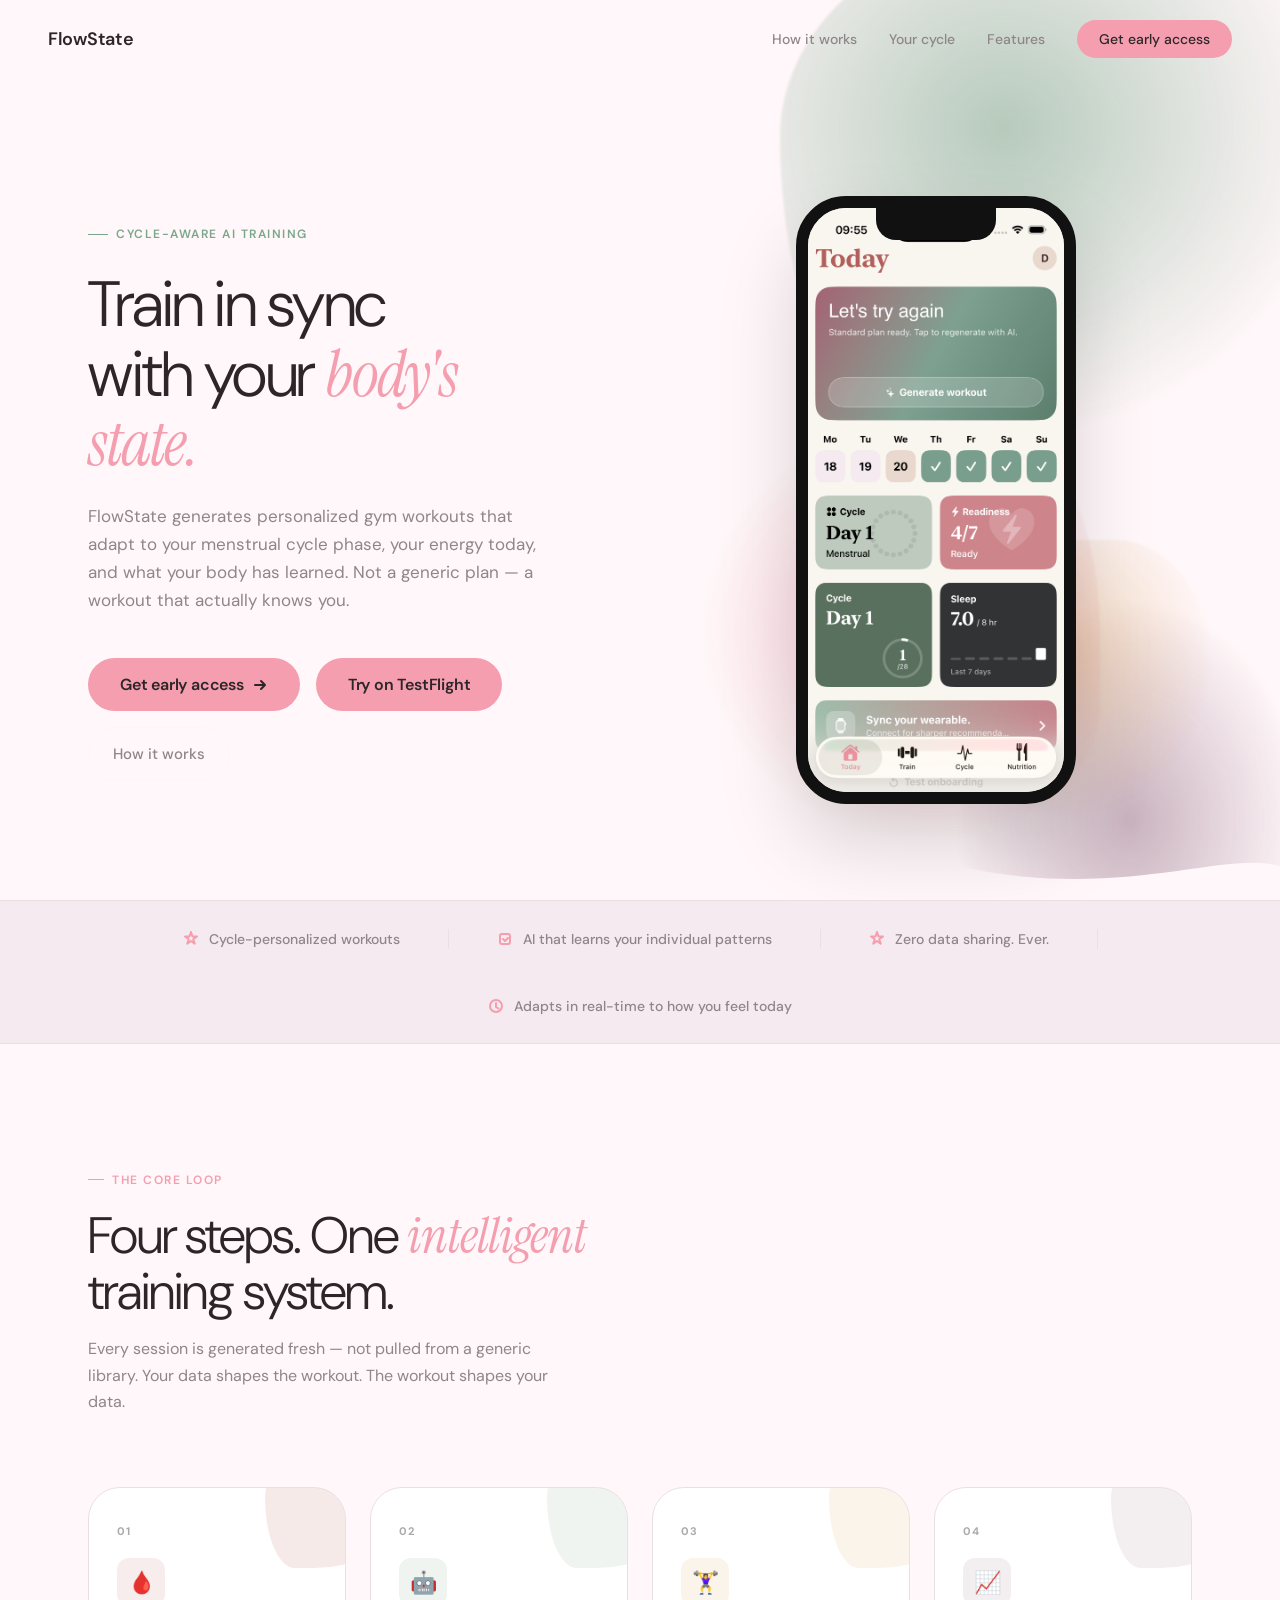
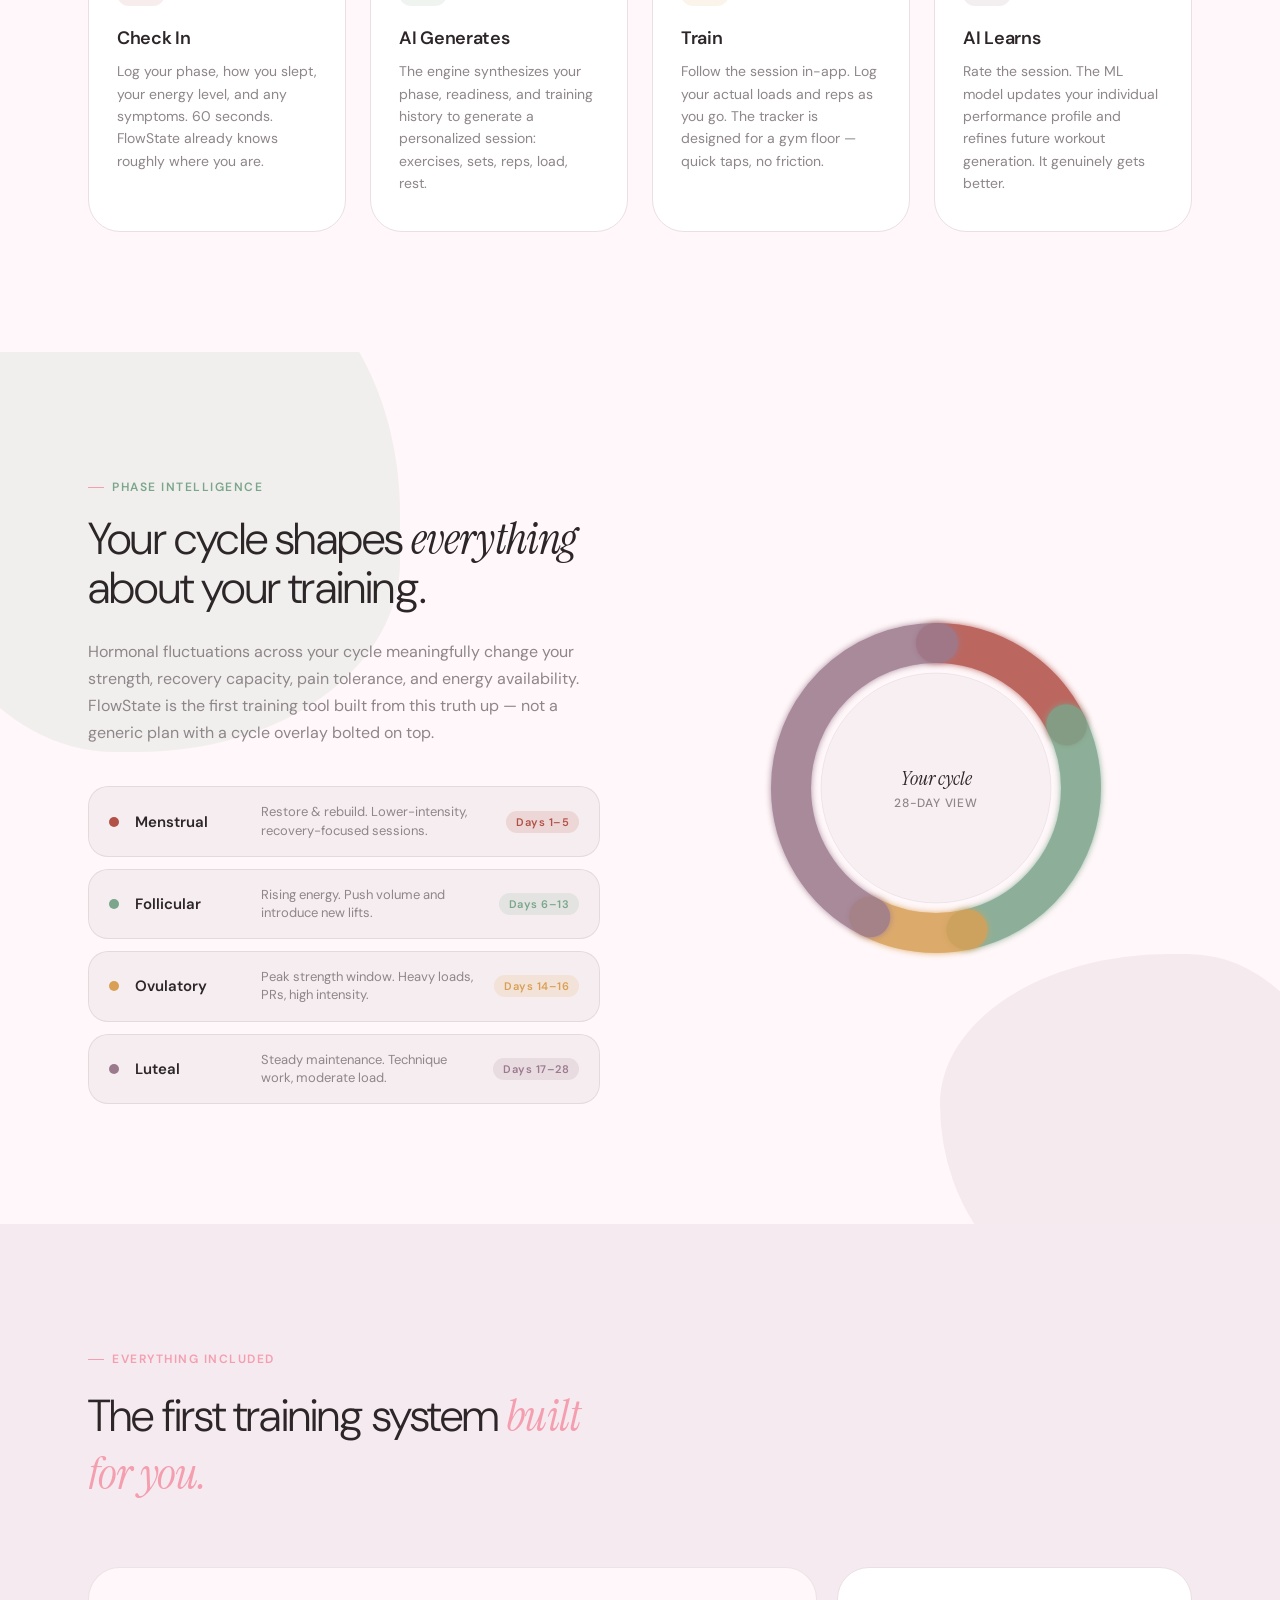
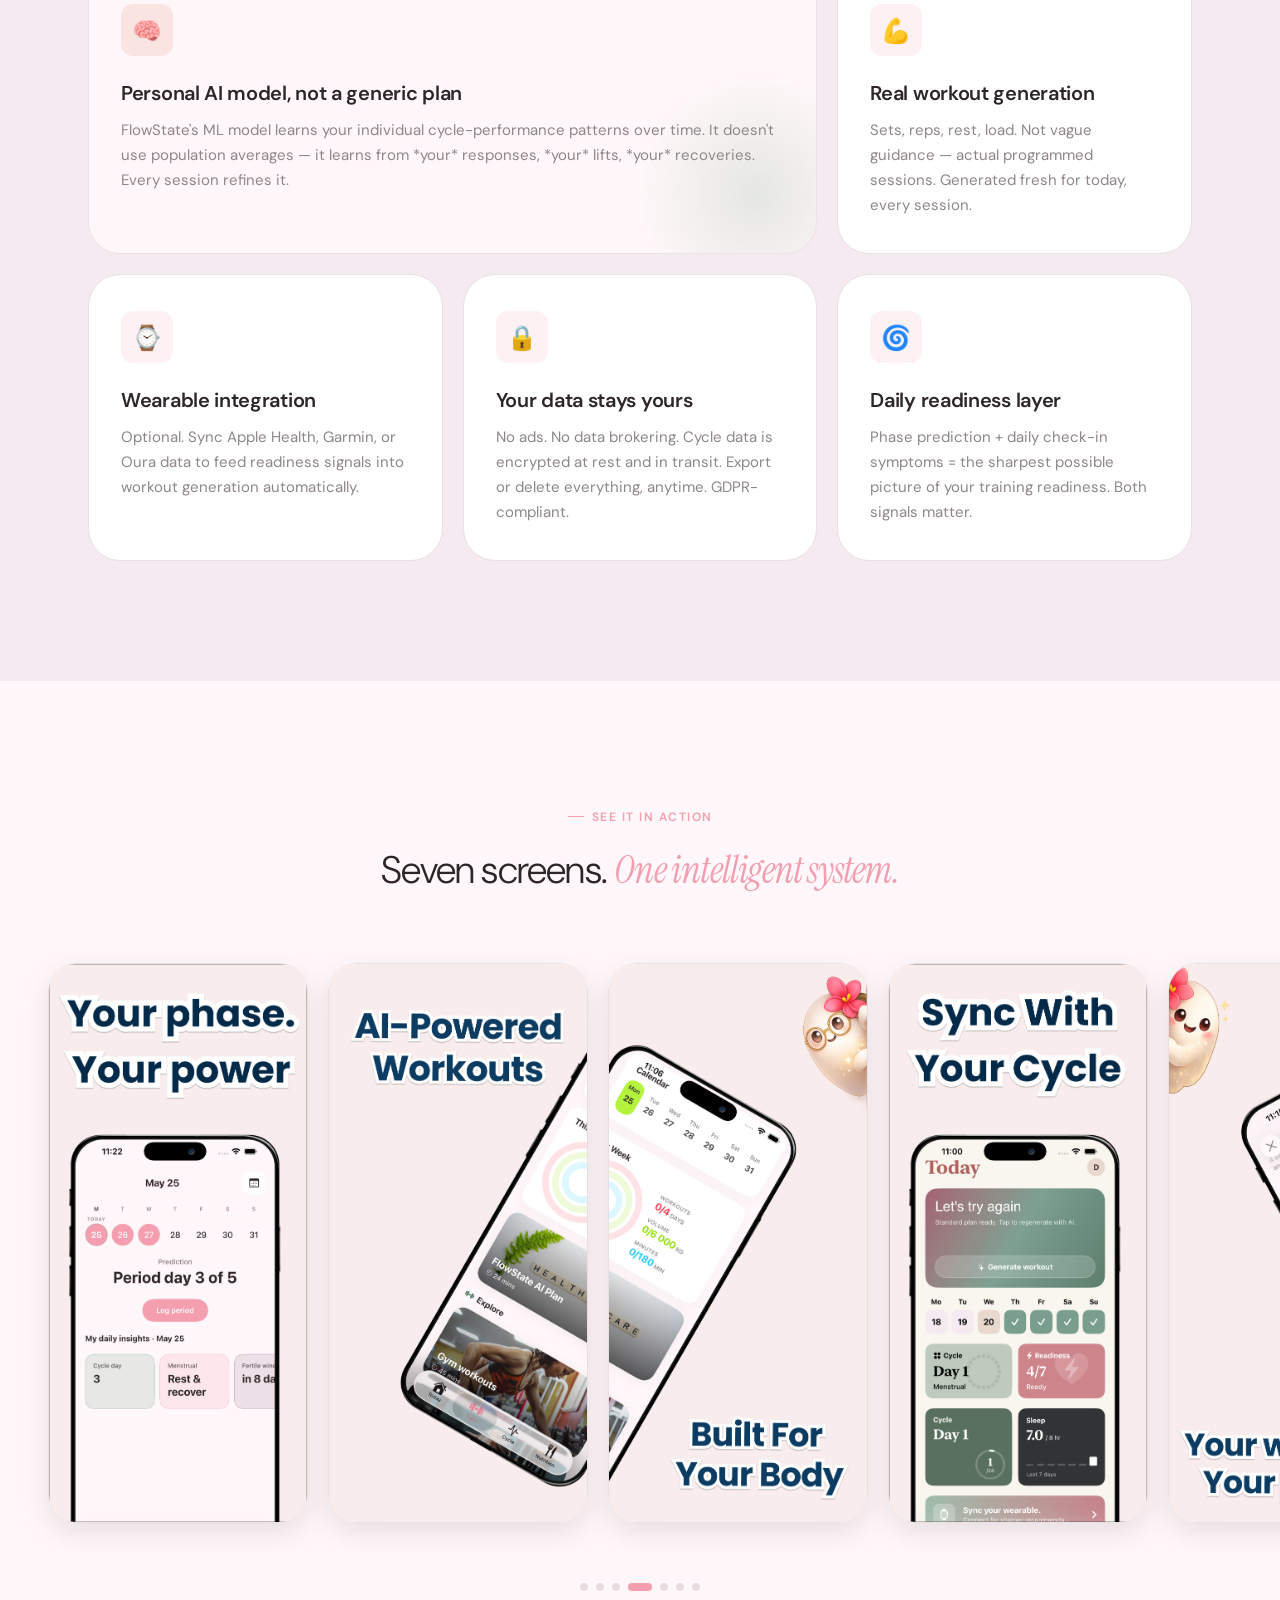
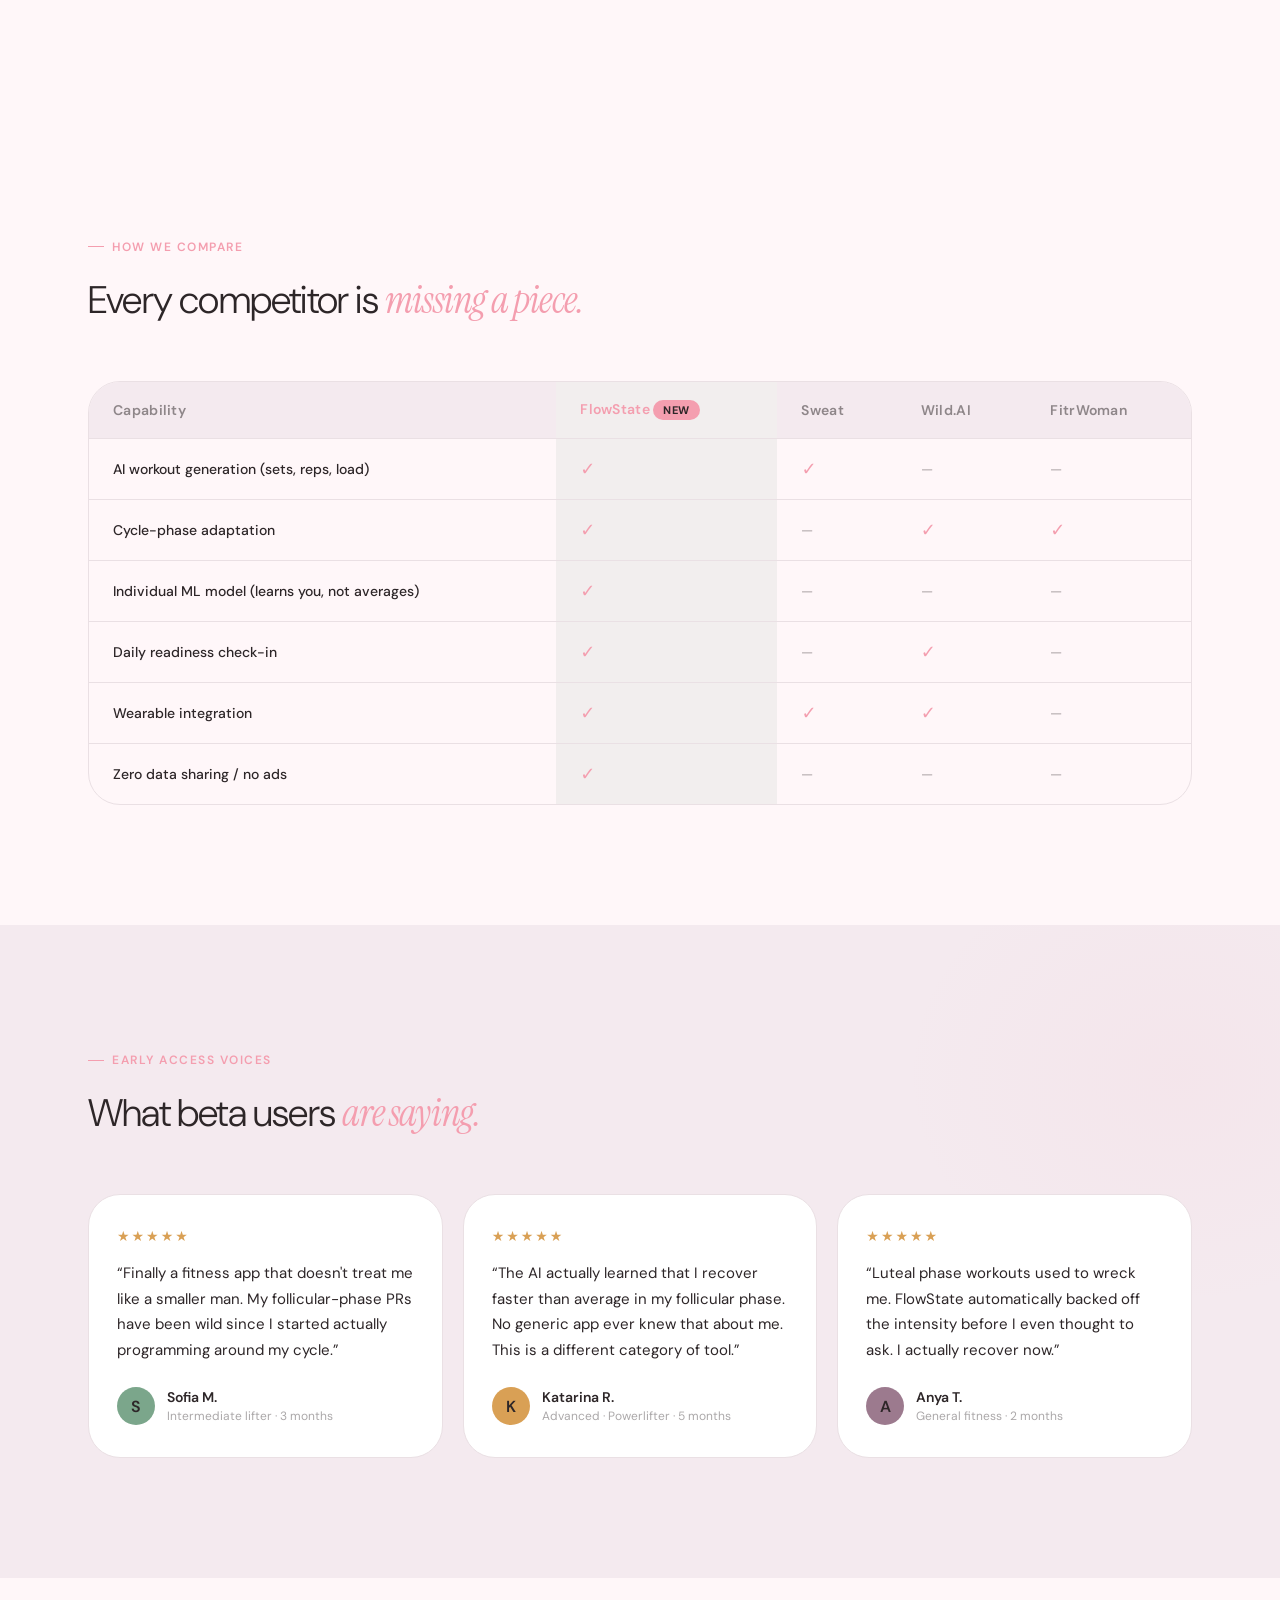
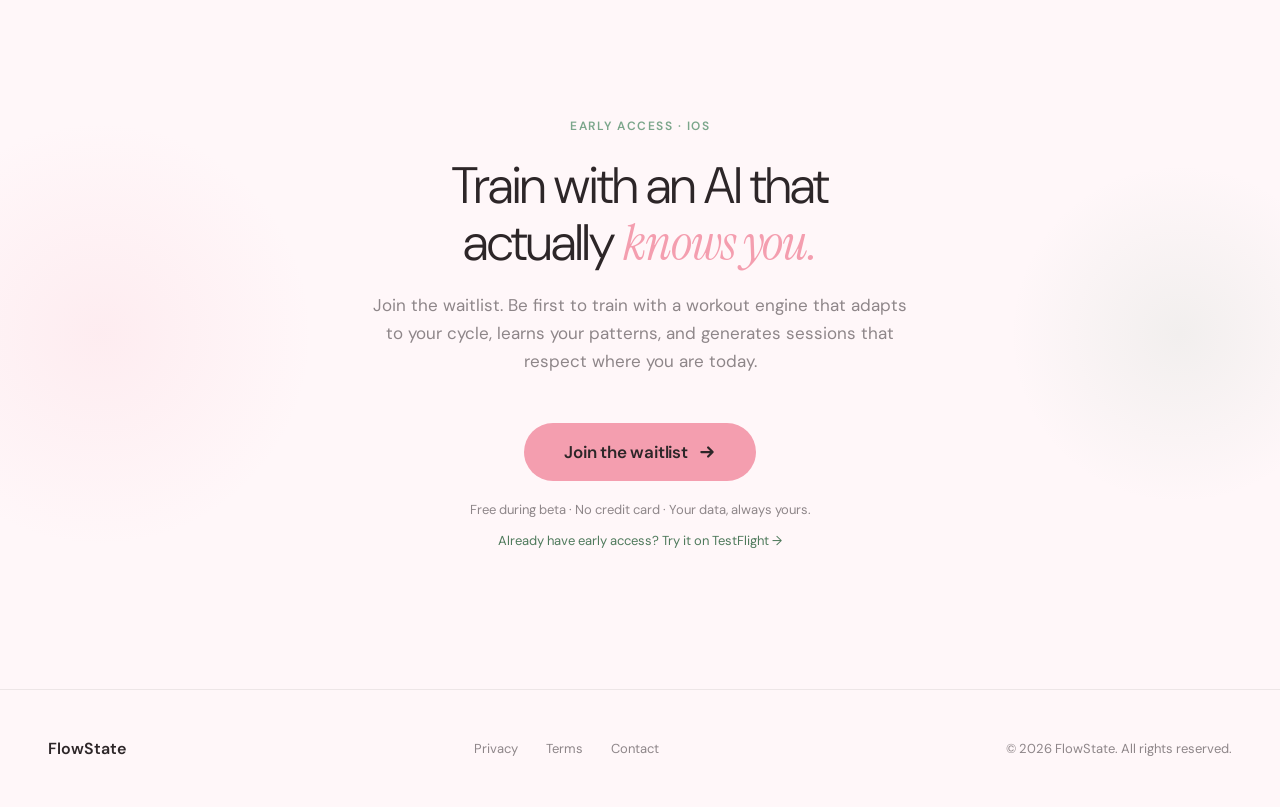
==== commit 7ede985c: "Update carousel to native horizontal drag scroll and add screenshots" ====
--- a/index.html
+++ b/index.html
@@ -55,6 +55,7 @@
       color: var(--text-primary);
       overflow-x: hidden;
     }
+    [hidden] { display: none !important; }
 
     /* ─── Nav ─── */
     nav {
@@ -1046,6 +1047,212 @@
       .features-header { padding: 0 24px; }
       .cycle-ring-wrap { width: 280px; height: 280px; }
     }
+
+    /* ─── Waitlist Modal ─── */
+    .modal-backdrop {
+      position: fixed; inset: 0; z-index: 9999;
+      background: rgba(26, 22, 20, 0.55);
+      backdrop-filter: blur(4px);
+      display: flex; align-items: center; justify-content: center;
+      padding: 24px;
+      opacity: 0; transition: opacity 0.25s ease;
+    }
+    .modal-backdrop.modal-open { opacity: 1; }
+    .modal-backdrop[hidden] { display: none; }
+
+    .modal-card {
+      background: #FFF7F0;
+      border-radius: 20px;
+      padding: 40px 36px 36px;
+      max-width: 420px; width: 100%;
+      position: relative;
+      transform: translateY(16px);
+      transition: transform 0.3s cubic-bezier(0.22,1,0.36,1);
+      box-shadow: 0 24px 64px rgba(26,22,20,0.18);
+    }
+    .modal-backdrop.modal-open .modal-card { transform: translateY(0); }
+
+    .modal-close {
+      position: absolute; top: 16px; right: 16px;
+      width: 32px; height: 32px;
+      background: none; border: none; cursor: pointer;
+      color: #8A7F79; border-radius: 8px;
+      display: flex; align-items: center; justify-content: center;
+      transition: background 0.15s, color 0.15s;
+    }
+    .modal-close:hover { background: #EDE3DB; color: #2D5447; }
+
+    .modal-eyebrow {
+      font-size: 11px; font-weight: 600; letter-spacing: 0.1em;
+      text-transform: uppercase; color: #4F7A5C; margin: 0 0 8px;
+    }
+    .modal-title { font-size: 22px; font-weight: 700; color: #1A1614; margin: 0 0 8px; }
+    .modal-sub { font-size: 14px; color: #6B5E58; margin: 0 0 24px; line-height: 1.5; }
+
+    .modal-form { display: flex; flex-direction: column; gap: 12px; }
+    .modal-input {
+      width: 100%; padding: 14px 16px;
+      border: 1.5px solid #D9CEC8; border-radius: 12px;
+      font-size: 15px; color: #1A1614; background: #FFFBF8;
+      outline: none; transition: border-color 0.15s, box-shadow 0.15s;
+      box-sizing: border-box;
+    }
+    .modal-input:focus { border-color: #4F7A5C; box-shadow: 0 0 0 3px rgba(79,122,92,0.12); }
+    .modal-input::placeholder { color: #B0A49E; }
+
+    .modal-submit { width: 100%; position: relative; min-height: 54px; }
+    .submit-spinner {
+      width: 18px; height: 18px;
+      border: 2px solid rgba(255,255,255,0.4); border-top-color: #fff;
+      border-radius: 50%; animation: spin 0.7s linear infinite;
+      position: absolute; left: 50%; top: 50%; transform: translate(-50%, -50%);
+    }
+    @keyframes spin { to { transform: translate(-50%, -50%) rotate(360deg); } }
+
+    .modal-error {
+      font-size: 13px; color: #C0392B; margin-top: 4px;
+      padding: 10px 14px; background: #FDF0EE; border-radius: 8px;
+    }
+
+    .modal-success { text-align: center; padding: 8px 0; }
+    .success-icon {
+      width: 52px; height: 52px; border-radius: 50%;
+      background: #E8F0EB; color: #2D5447;
+      font-size: 22px; line-height: 52px; text-align: center;
+      margin: 0 auto 16px;
+    }
+    .success-headline { font-size: 20px; font-weight: 700; color: #1A1614; margin: 0 0 8px; }
+    .success-sub { font-size: 14px; color: #6B5E58; margin: 0 0 24px; }
+
+    .cta-testflight-link {
+      display: block; margin-top: 14px;
+      font-size: 13px; color: #4F7A5C; text-decoration: none;
+      transition: opacity 0.15s;
+    }
+    .cta-testflight-link:hover { opacity: 0.7; text-decoration: underline; }
+
+    @media (max-width: 480px) {
+      .modal-card { padding: 32px 24px 28px; }
+    }
+
+    /* ─── Screenshots ─── */
+    #screenshots {
+      padding: 120px 0;
+      background: var(--surface);
+      overflow: hidden;
+    }
+    .screenshots-header {
+      text-align: center;
+      margin-bottom: 56px;
+      padding: 0 48px;
+    }
+    .screenshots-headline {
+      font-family: 'DM Sans', sans-serif;
+      font-size: clamp(28px, 3vw, 44px);
+      font-weight: 300;
+      letter-spacing: -0.8px;
+      color: var(--text-primary);
+    }
+    .screenshots-headline em {
+      font-family: 'Instrument Serif', Georgia, serif;
+      font-style: italic;
+      color: var(--primary);
+    }
+    .screenshots-track-wrap {
+      width: 100%;
+      overflow-x: auto;
+      scroll-snap-type: x mandatory;
+      -webkit-overflow-scrolling: touch;
+      scrollbar-width: none;
+      position: relative;
+      cursor: grab;
+      user-select: none;
+    }
+    .screenshots-track-wrap::-webkit-scrollbar {
+      display: none;
+    }
+    .screenshots-track-wrap:active {
+      cursor: grabbing;
+    }
+    .screenshots-track {
+      display: flex;
+      gap: 20px;
+      padding: 12px 48px 28px;
+    }
+    .screenshot-slide {
+      flex: 0 0 auto;
+      width: 260px;
+      border-radius: 28px;
+      overflow: hidden;
+      box-shadow: 0 10px 30px rgba(0,0,0,0.1);
+      transition: transform 0.3s var(--ease-out), box-shadow 0.3s var(--ease-out);
+      scroll-snap-align: center;
+    }
+    .screenshot-slide:hover {
+      transform: translateY(-6px);
+      box-shadow: 0 20px 40px rgba(0,0,0,0.15);
+    }
+    .screenshot-slide img {
+      width: 100%;
+      display: block;
+      pointer-events: none;
+      border: 1px solid var(--border);
+      border-radius: inherit;
+    }
+    .screenshots-nav {
+      display: flex;
+      align-items: center;
+      justify-content: center;
+      gap: 20px;
+      margin-top: 32px;
+    }
+    .ss-nav-btn {
+      width: 44px;
+      height: 44px;
+      border-radius: 50%;
+      border: 1px solid var(--border);
+      background: var(--surface-raised);
+      color: var(--text-primary);
+      display: flex;
+      align-items: center;
+      justify-content: center;
+      cursor: pointer;
+      transition: background 0.2s, border-color 0.2s, transform 0.2s;
+    }
+    .ss-nav-btn:hover {
+      background: var(--surface-alt);
+      border-color: var(--text-tertiary);
+      transform: scale(1.05);
+    }
+    .ss-nav-btn:disabled {
+      opacity: 0.3;
+      cursor: default;
+      transform: none;
+    }
+    .ss-dots {
+      display: flex;
+      gap: 8px;
+      align-items: center;
+    }
+    .ss-dot {
+      width: 8px;
+      height: 8px;
+      background: rgba(0,0,0,0.1);
+      transition: background 0.25s, transform 0.25s, width 0.25s;
+      border-radius: 999px;
+      cursor: pointer;
+      border: none;
+      padding: 0;
+    }
+    .ss-dot.active {
+      background: var(--accent);
+      width: 24px;
+      transform: none;
+    }
+    @media (max-width: 900px) {
+      .screenshots-track { padding: 12px 24px 24px; }
+      .screenshot-slide { width: 220px; }
+    }
   </style>
 </head>
 <body>
@@ -1086,6 +1293,9 @@
             <svg width="16" height="16" viewBox="0 0 16 16" fill="none" stroke="currentColor" stroke-width="2" stroke-linecap="round" stroke-linejoin="round">
               <path d="M3 8h10M9 4l4 4-4 4"/>
             </svg>
+          </a>
+          <a href="https://testflight.apple.com/join/GNtrBYf5" target="_blank" rel="noopener" class="btn-primary" id="hero-testflight-btn">
+            Try on TestFlight
           </a>
           <a href="#how" class="btn-ghost" id="hero-learn-btn">
             How it works
@@ -1284,6 +1494,42 @@
         <h3 class="feature-title">Daily readiness layer</h3>
         <p class="feature-desc">Phase prediction + daily check-in symptoms = the sharpest possible picture of your training readiness. Both signals matter.</p>
       </div>
+    </div>
+  </section>
+
+  <!-- ─── Screenshots ─── -->
+  <section id="screenshots">
+    <div class="screenshots-header fade-up">
+      <p class="section-label">See it in action</p>
+      <h2 class="screenshots-headline">Seven screens. <em>One intelligent system.</em></h2>
+    </div>
+    <div class="screenshots-track-wrap">
+      <div class="screenshots-track" id="screenshotsTrack">
+        <div class="screenshot-slide">
+          <img src="screenshots/slide1.png" alt="Your phase. Your power — cycle calendar view" draggable="false" />
+        </div>
+        <div class="screenshot-slide">
+          <img src="screenshots/slide2.png" alt="AI-Powered Workouts — Train tab" draggable="false" />
+        </div>
+        <div class="screenshot-slide">
+          <img src="screenshots/slide3.png" alt="Built For Your Body — calendar and activity rings" draggable="false" />
+        </div>
+        <div class="screenshot-slide">
+          <img src="screenshots/slide4.png" alt="Sync With Your Cycle — Today tab" draggable="false" />
+        </div>
+        <div class="screenshot-slide">
+          <img src="screenshots/slide5.png" alt="Your workout Your phase — generated session" draggable="false" />
+        </div>
+        <div class="screenshot-slide">
+          <img src="screenshots/slide6.png" alt="Train smarter not harder — exercise list" draggable="false" />
+        </div>
+        <div class="screenshot-slide">
+          <img src="screenshots/slide7.png" alt="Fuel your phase — nutrition view" draggable="false" />
+        </div>
+      </div>
+    </div>
+    <div class="screenshots-nav fade-up">
+      <div class="ss-dots" id="ssDots"></div>
     </div>
   </section>
 
@@ -1419,6 +1665,9 @@
         </a>
       </div>
       <p class="cta-fine">Free during beta · No credit card · Your data, always yours.</p>
+      <a href="https://testflight.apple.com/join/GNtrBYf5" target="_blank" rel="noopener" class="cta-testflight-link" id="cta-testflight-btn">
+        Already have early access? Try it on TestFlight →
+      </a>
     </div>
   </section>
 
@@ -1434,6 +1683,46 @@
       <span class="footer-copy">© 2026 FlowState. All rights reserved.</span>
     </div>
   </footer>
+
+  <!-- ─── Waitlist Modal ─── -->
+  <div id="waitlist-modal" class="modal-backdrop" role="dialog" aria-modal="true" aria-labelledby="modal-title" hidden>
+    <div class="modal-card">
+      <button class="modal-close" id="modal-close-btn" aria-label="Close">
+        <svg width="18" height="18" viewBox="0 0 18 18" fill="none" stroke="currentColor" stroke-width="2" stroke-linecap="round">
+          <path d="M4 4l10 10M14 4L4 14"/>
+        </svg>
+      </button>
+      <p class="modal-eyebrow">Early access · iOS</p>
+      <h2 class="modal-title" id="modal-title">Join the waitlist</h2>
+      <p class="modal-sub">Be first to train with an AI that adapts to your cycle. No spam — just your invite.</p>
+
+      <form id="waitlist-form" class="modal-form" novalidate>
+        <input
+          type="email"
+          id="waitlist-email"
+          name="email"
+          class="modal-input"
+          placeholder="your@email.com"
+          autocomplete="email"
+          required
+        />
+        <button type="submit" class="btn-primary-lg modal-submit" id="modal-submit-btn">
+          <span class="submit-label">Get early access</span>
+          <span class="submit-spinner" hidden></span>
+        </button>
+      </form>
+      <p class="modal-error" id="modal-error" hidden></p>
+
+      <div id="modal-success" class="modal-success" hidden>
+        <div class="success-icon">✓</div>
+        <h3 class="success-headline">You're on the list!</h3>
+        <p class="success-sub">We'll reach out as soon as early access opens. Meanwhile —</p>
+        <a href="https://testflight.apple.com/join/GNtrBYf5" target="_blank" rel="noopener" class="btn-primary-lg">
+          Try on TestFlight now →
+        </a>
+      </div>
+    </div>
+  </div>
 
   <script>
     // ─── Scroll nav ───
@@ -1484,6 +1773,151 @@
         el.style.transform = 'translateY(0)';
       });
     });
+
+    // ─── Waitlist Modal ───
+    const SUPABASE_URL  = 'https://cuzwerrhvizphzrwvunn.supabase.co';
+    const SUPABASE_ANON = 'eyJhbGciOiJIUzI1NiIsInR5cCI6IkpXVCJ9.eyJpc3MiOiJzdXBhYmFzZSIsInJlZiI6ImN1endlcnJodml6cGh6cnd2dW5uIiwicm9sZSI6ImFub24iLCJpYXQiOjE3NzkwMzkwNzgsImV4cCI6MjA5NDYxNTA3OH0.sKuDYJBDqjdrMKwJ4_MVBgUcjWtfC8LDPaLUroldBJc';
+
+    const modal        = document.getElementById('waitlist-modal');
+    const modalForm    = document.getElementById('waitlist-form');
+    const modalError   = document.getElementById('modal-error');
+    const modalSuccess = document.getElementById('modal-success');
+    const submitBtn    = document.getElementById('modal-submit-btn');
+    const submitLabel  = submitBtn.querySelector('.submit-label');
+    const submitSpinner= submitBtn.querySelector('.submit-spinner');
+
+    function openModal() {
+      modal.hidden = false;
+      requestAnimationFrame(() => modal.classList.add('modal-open'));
+      document.getElementById('waitlist-email').focus();
+      document.body.style.overflow = 'hidden';
+    }
+    function closeModal() {
+      modal.classList.remove('modal-open');
+      setTimeout(() => {
+        modal.hidden = true;
+        document.body.style.overflow = '';
+        modalForm.hidden = false;
+        modalSuccess.hidden = true;
+        modalError.hidden = true;
+        submitBtn.disabled = false;
+        submitLabel.hidden = false;
+        submitSpinner.hidden = true;
+        document.getElementById('waitlist-email').value = '';
+      }, 250);
+    }
+
+    ['nav-cta-btn', 'hero-cta-btn', 'waitlist-btn'].forEach(id => {
+      const el = document.getElementById(id);
+      if (el) el.addEventListener('click', e => { e.preventDefault(); openModal(); });
+    });
+
+    document.getElementById('modal-close-btn').addEventListener('click', closeModal);
+    modal.addEventListener('click', e => { if (e.target === modal) closeModal(); });
+    document.addEventListener('keydown', e => { if (e.key === 'Escape' && !modal.hidden) closeModal(); });
+
+    modalForm.addEventListener('submit', async (e) => {
+      e.preventDefault();
+      const email = document.getElementById('waitlist-email').value.trim();
+      if (!email) return;
+
+      submitBtn.disabled = true;
+      submitLabel.hidden = true;
+      submitSpinner.hidden = false;
+      modalError.hidden = true;
+
+      try {
+        const res = await fetch(`${SUPABASE_URL}/rest/v1/waitlist_signups`, {
+          method: 'POST',
+          headers: {
+            'Content-Type': 'application/json',
+            'apikey': SUPABASE_ANON,
+            'Authorization': `Bearer ${SUPABASE_ANON}`,
+            'Prefer': 'return=minimal'
+          },
+          body: JSON.stringify({ email, source: 'landing_page' })
+        });
+
+        if (res.ok || res.status === 201) {
+          modalForm.hidden = true;
+          modalSuccess.hidden = false;
+        } else if (res.status === 409 || res.status === 422) {
+          throw new Error("You're already on the list! We'll be in touch.");
+        } else {
+          throw new Error('Something went wrong. Please try again.');
+        }
+      } catch (err) {
+        submitBtn.disabled = false;
+        submitLabel.hidden = false;
+        submitSpinner.hidden = true;
+        modalError.textContent = err.message;
+        modalError.hidden = false;
+      }
+    });
+  </script>
+
+  <script>
+    /* ── Screenshots carousel ── */
+    (function () {
+      const track    = document.getElementById('screenshotsTrack');
+      const wrap     = track && track.parentElement;
+      const dotsWrap = document.getElementById('ssDots');
+      if (!track || !wrap || !dotsWrap) return;
+
+      const slides = Array.from(track.querySelectorAll('.screenshot-slide'));
+      
+      // Build dots
+      slides.forEach((slide, i) => {
+        const d = document.createElement('button');
+        d.className = 'ss-dot' + (i === 0 ? ' active' : '');
+        d.setAttribute('aria-label', 'Go to slide ' + (i + 1));
+        d.addEventListener('click', () => {
+          slide.scrollIntoView({ behavior: 'smooth', inline: 'center', block: 'nearest' });
+        });
+        dotsWrap.appendChild(d);
+      });
+
+      const dots = dotsWrap.querySelectorAll('.ss-dot');
+
+      // Update active dot on scroll
+      const observer = new IntersectionObserver((entries) => {
+        entries.forEach(entry => {
+          if (entry.isIntersecting) {
+            const index = slides.indexOf(entry.target);
+            dots.forEach((d, i) => d.classList.toggle('active', i === index));
+          }
+        });
+      }, { root: wrap, threshold: 0.6 });
+
+      slides.forEach(slide => observer.observe(slide));
+
+      // Mouse drag to scroll
+      let isDown = false;
+      let startX;
+      let scrollLeft;
+
+      wrap.addEventListener('mousedown', (e) => {
+        isDown = true;
+        startX = e.pageX - wrap.offsetLeft;
+        scrollLeft = wrap.scrollLeft;
+        wrap.style.scrollSnapType = 'none'; // Disable snap during drag
+      });
+      wrap.addEventListener('mouseleave', () => {
+        isDown = false;
+        wrap.style.scrollSnapType = 'x mandatory';
+      });
+      wrap.addEventListener('mouseup', () => {
+        isDown = false;
+        wrap.style.scrollSnapType = 'x mandatory';
+      });
+      wrap.addEventListener('mousemove', (e) => {
+        if (!isDown) return;
+        e.preventDefault();
+        const x = e.pageX - wrap.offsetLeft;
+        const walk = (x - startX) * 2;
+        wrap.scrollLeft = scrollLeft - walk;
+      });
+    })();
   </script>
 </body>
 </html>
